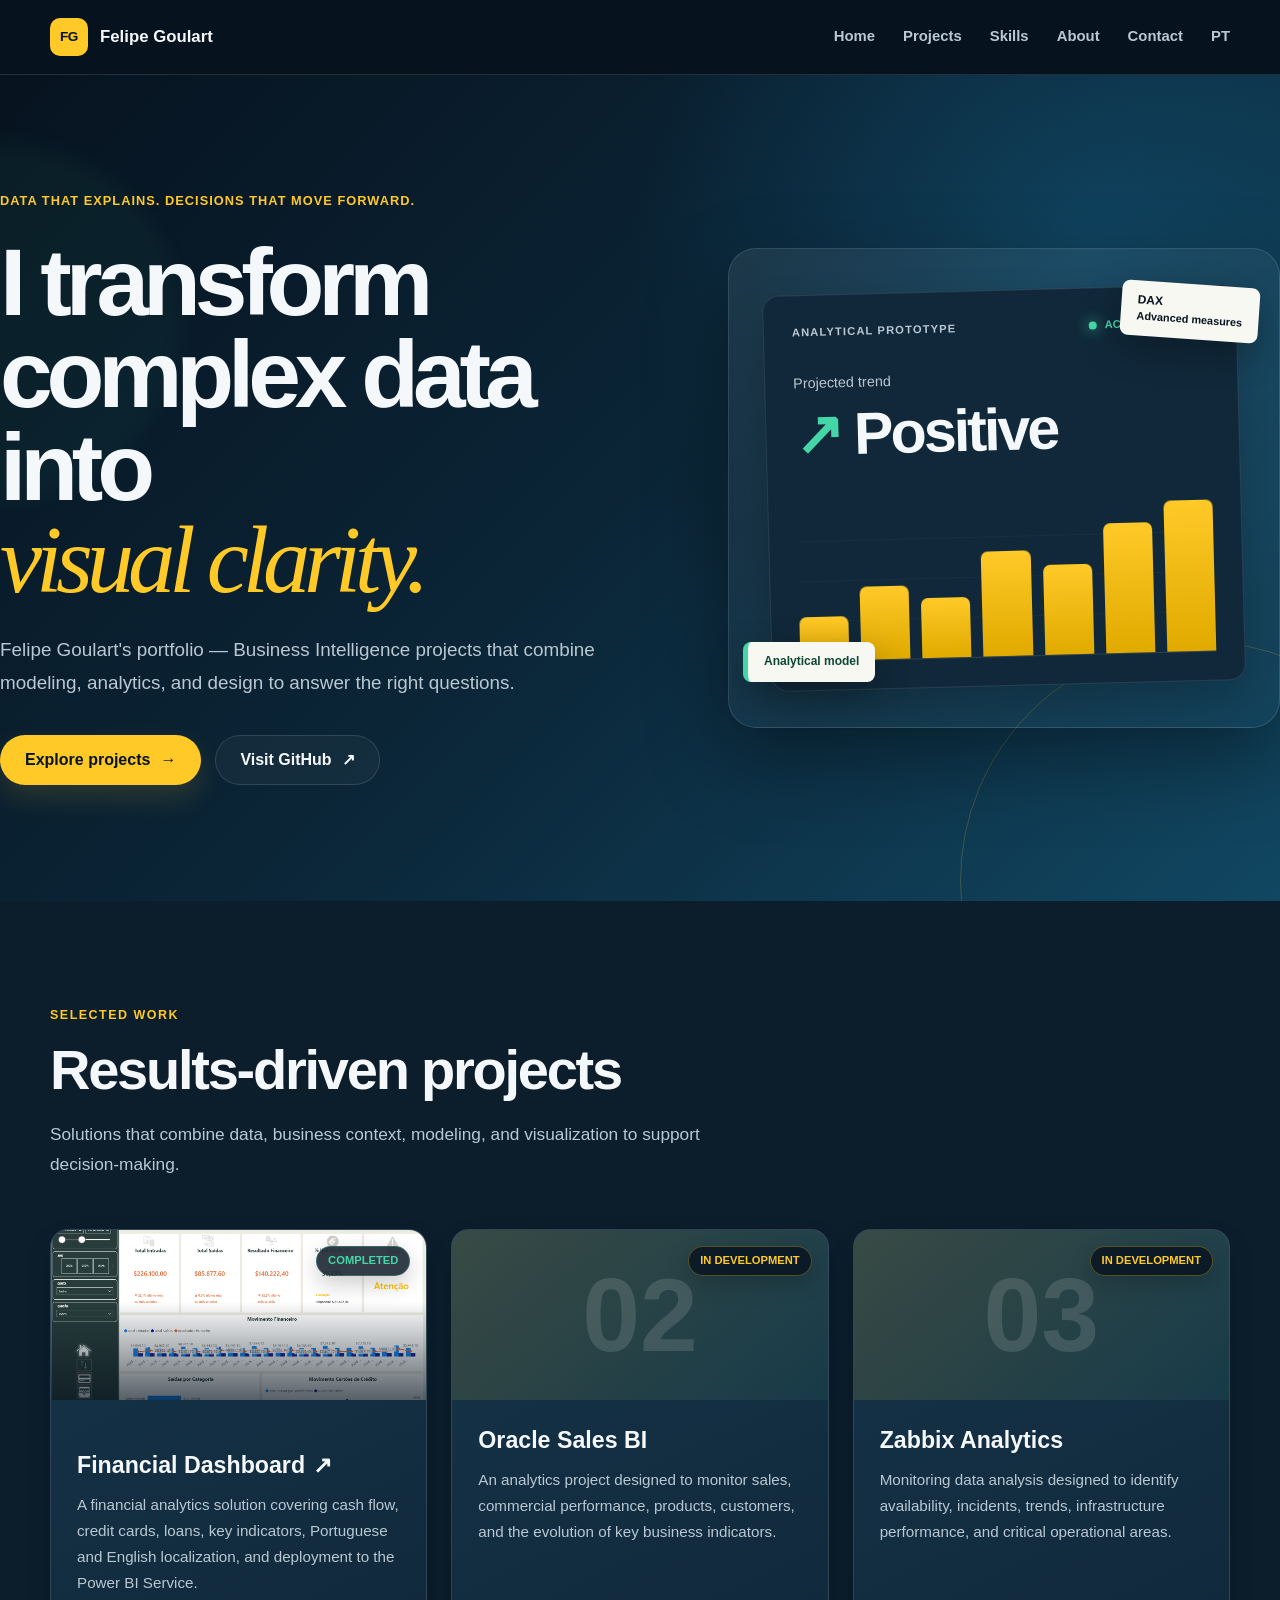
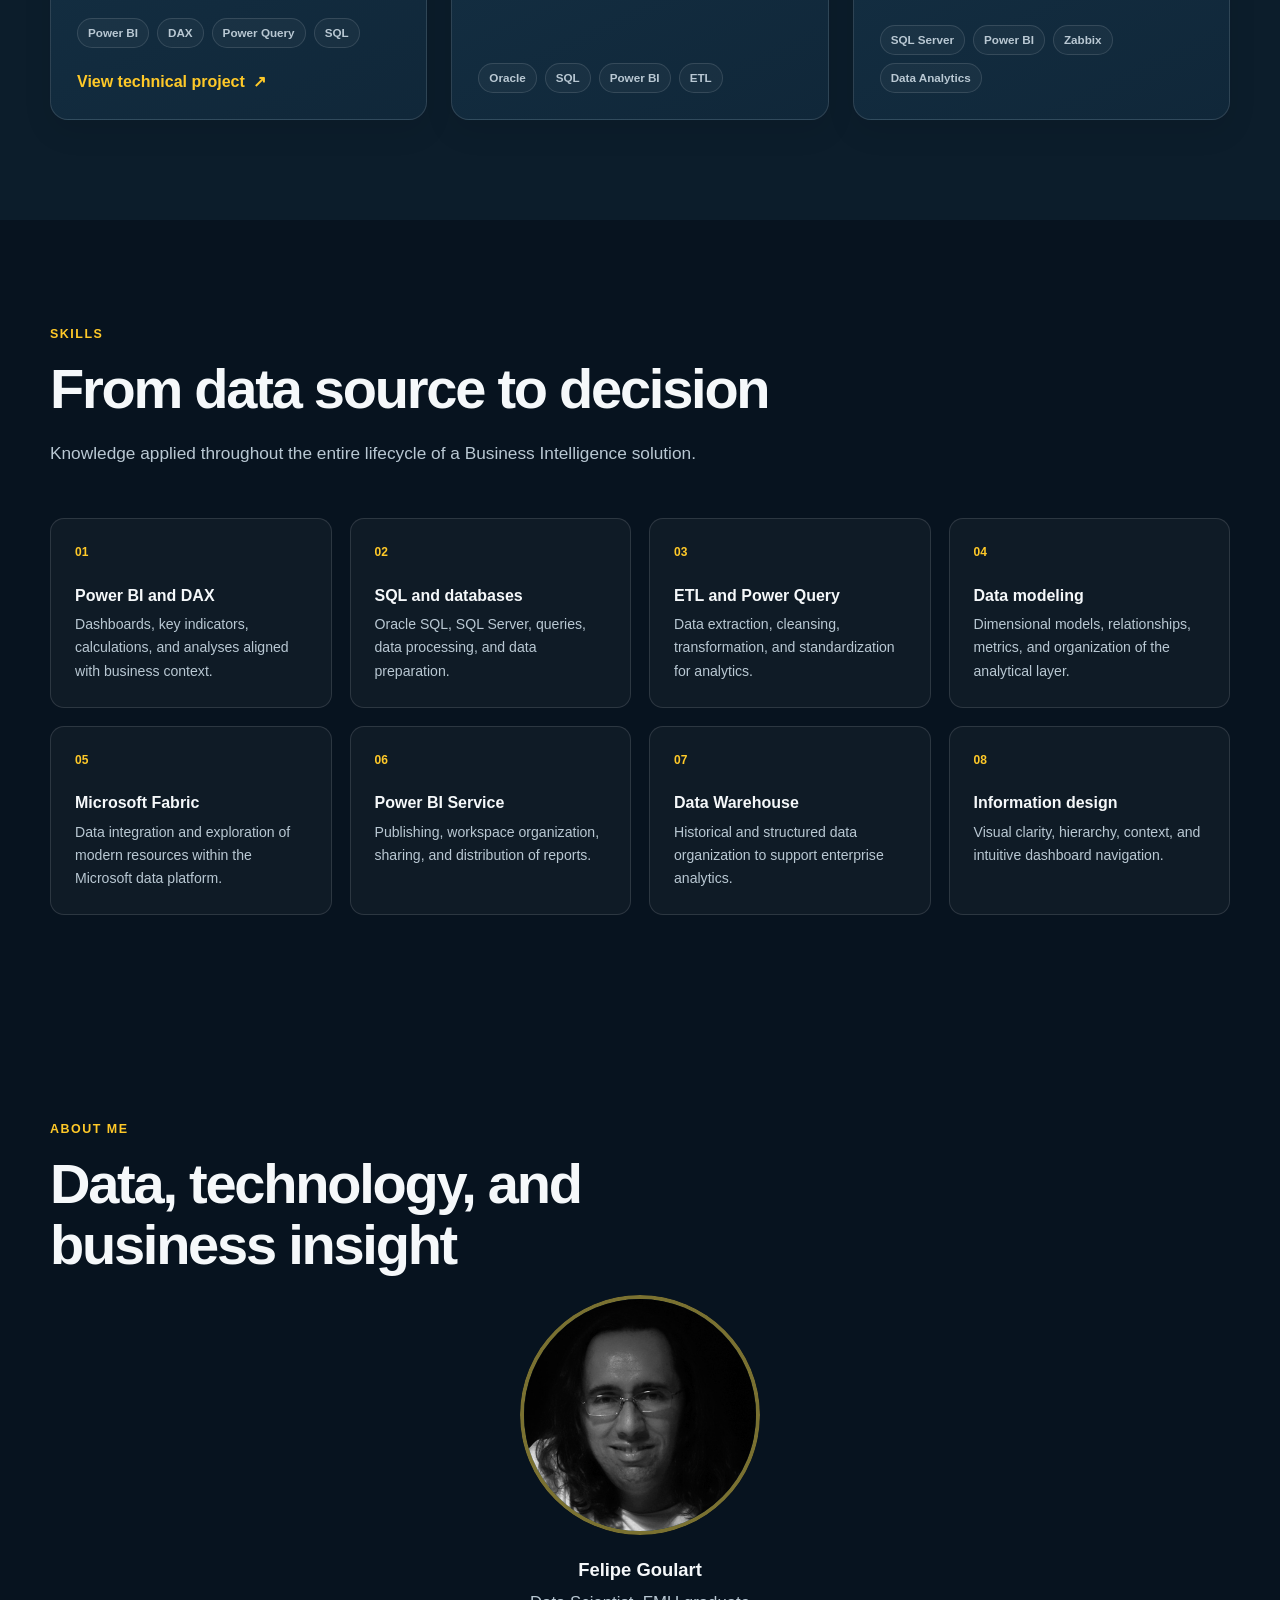
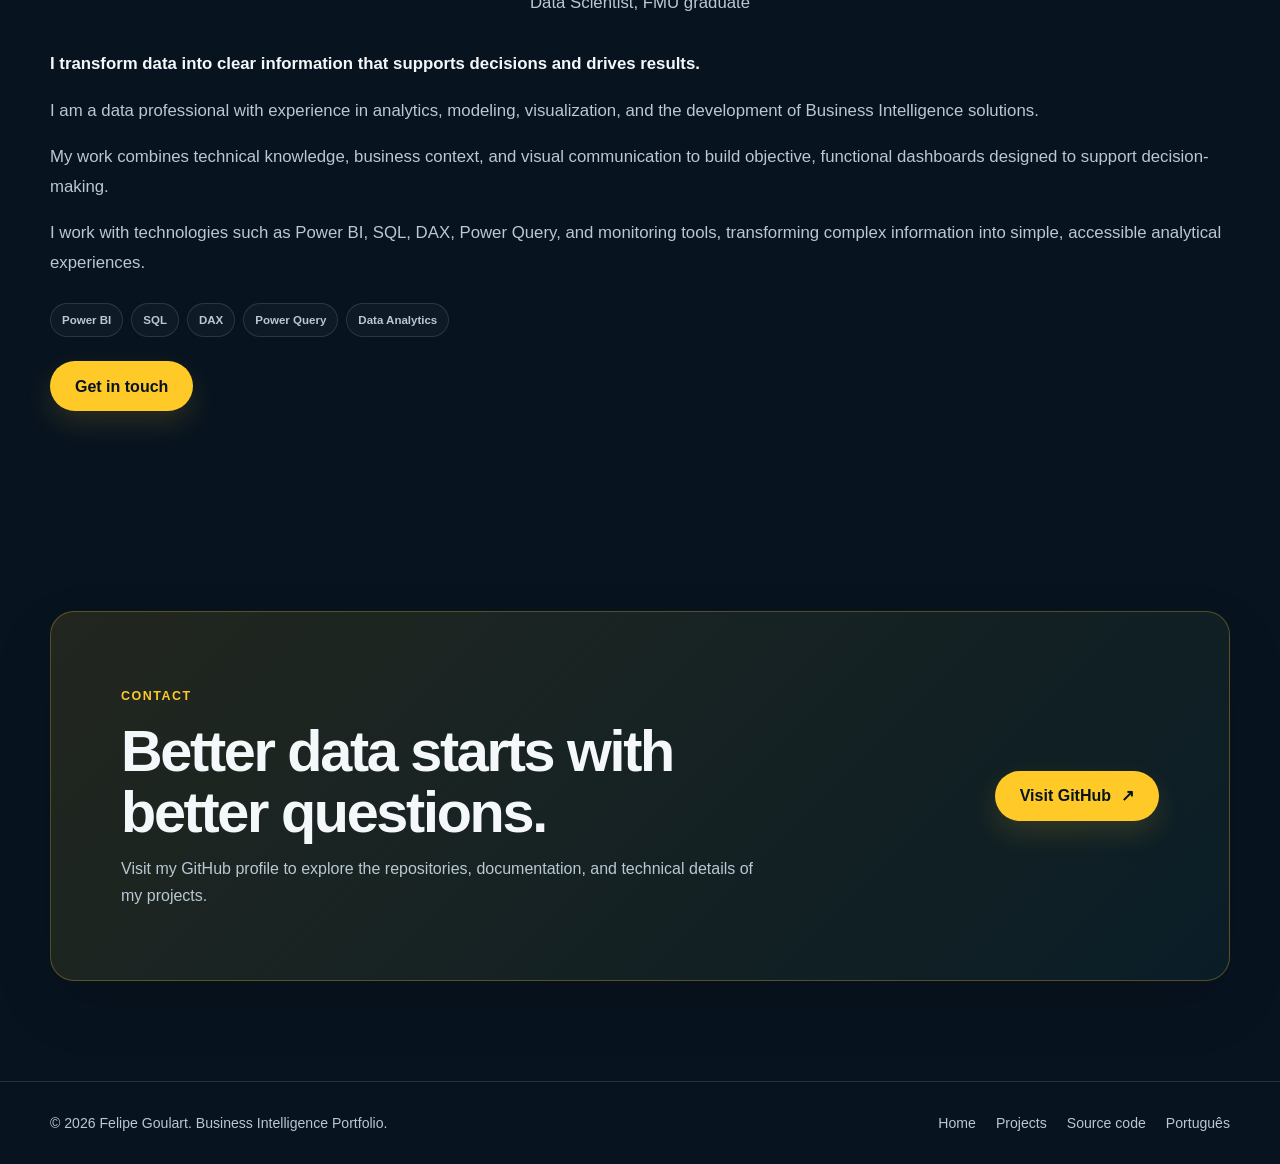
==== index-en.html @ 8ebd690d "Updates index.html, index-en.html and styles.css" ====
<!DOCTYPE html>
<html lang="en-US">
<head>
    <meta charset="UTF-8">

    <meta
        name="viewport"
        content="width=device-width, initial-scale=1.0"
    >

    <meta
        name="description"
        content="Felipe Goulart's portfolio featuring Power BI, SQL, DAX, data modeling, ETL, and Business Intelligence projects."
    >

    <meta
        name="keywords"
        content="Power BI, SQL, Oracle, SQL Server, Microsoft Fabric, DAX, Power Query, ETL, Business Intelligence, portfolio"
    >

    <meta name="author" content="Felipe Goulart">
    <meta name="theme-color" content="#07131f">

    <title>Felipe Goulart | Power BI Portfolio</title>

    <!-- Alternate language versions -->

    <link
        rel="alternate"
        hreflang="pt-BR"
        href="./index.html"
    >

    <link
        rel="alternate"
        hreflang="en-US"
        href="./index-en.html"
    >

    <link
        rel="stylesheet"
        href="./assets/css/styles.css"
    >
</head>

<body>
    <!-- Accessibility link -->

    <a class="skip-link" href="#main-content">
        Skip to main content
    </a>

    <!-- =========================================================
         HEADER
    ========================================================== -->

    <header class="site-header">
        <div class="container navbar">
            <a
                class="brand"
                href="#home"
                aria-label="Felipe Goulart — home page"
            >
                <span class="brand-symbol" aria-hidden="true">
                    FG
                </span>

                <span>Felipe Goulart</span>
            </a>

            <nav
                class="navigation"
                aria-label="Main navigation"
            >
                <a href="#home">Home</a>
                <a href="#projects">Projects</a>
                <a href="#skills">Skills</a>
                <a href="#about">About</a>
                <a href="#contact">Contact</a>

                <a
                    href="./index.html"
                    lang="pt-BR"
                    hreflang="pt-BR"
                    aria-label="View the portfolio in Brazilian Portuguese"
                >
                    PT
                </a>
            </nav>
        </div>
    </header>

    <!-- =========================================================
         MAIN CONTENT
    ========================================================== -->

    <main id="main-content">

        <!-- =====================================================
             HERO
        ====================================================== -->

        <section class="hero" id="home">
            <div class="container hero-grid">

                <div class="hero-content">
                    <p class="hero-eyebrow">
                        Data that explains. Decisions that move forward.
                    </p>

                    <h1 class="hero-title">
                        I transform complex data into
                        <em>visual clarity.</em>
                    </h1>

                    <p class="hero-description">
                        Felipe Goulart's portfolio — Business Intelligence
                        projects that combine modeling, analytics, and
                        design to answer the right questions.
                    </p>

                    <div class="button-group">
                        <a
                            class="button button-primary"
                            href="#projects"
                        >
                            Explore projects
                            <span aria-hidden="true">→</span>
                        </a>

                        <a
                            class="button button-secondary"
                            href="https://github.com/felipe79goulart"
                            target="_blank"
                            rel="noopener noreferrer"
                            aria-label="Visit Felipe Goulart's GitHub profile in a new tab"
                        >
                            Visit GitHub
                            <span aria-hidden="true">↗</span>
                        </a>
                    </div>
                </div>

                <!-- Illustrative dashboard -->

                <div
                    class="dashboard-visual"
                    aria-label="Visual representation of an analytical dashboard"
                >
                    <div class="dashboard-panel">
                        <div class="dashboard-top">
                            <span class="dashboard-caption">
                                Analytical prototype
                            </span>

                            <span class="dashboard-status">
                                Active scenario
                            </span>
                        </div>

                        <p class="dashboard-result">
                            Projected trend
                        </p>

                        <p class="dashboard-value">
                            <span aria-hidden="true">↗</span>
                            Positive
                        </p>

                        <div
                            class="chart"
                            role="img"
                            aria-label="Demonstration chart showing a positive trend"
                        >
                            <span class="chart-bar"></span>
                            <span class="chart-bar"></span>
                            <span class="chart-bar"></span>
                            <span class="chart-bar"></span>
                            <span class="chart-bar"></span>
                            <span class="chart-bar"></span>
                            <span class="chart-bar"></span>
                        </div>
                    </div>

                    <span class="floating-tag tag-dax">
                        DAX
                        <br>
                        <small>Advanced measures</small>
                    </span>

                    <span class="floating-tag tag-model">
                        Analytical model
                    </span>
                </div>

            </div>
        </section>

        <!-- =====================================================
             PROJECTS
        ====================================================== -->

        <section
            class="section projects-section"
            id="projects"
        >
            <div class="container">

                <div class="projects-header">
                    <div>
                        <span class="section-label">
                            Selected work
                        </span>

                        <h2 class="section-title">
                            Results-driven projects
                        </h2>

                        <p class="section-description">
                            Solutions that combine data, business context,
                            modeling, and visualization to support
                            decision-making.
                        </p>
                    </div>
                </div>

                <div class="project-grid">

                    <!-- PROJECT 01: FINANCIAL DASHBOARD -->

                    <article class="project-card">
                        <div
                            class="project-card-visual project-card-visual-image"
                        >
                            <img
                                class="project-card-image"
                                src="./assets/images/dashboards/finance-dashboard/finance-dashboard-cover.png"
                                alt="Overview of the Financial Dashboard developed by Felipe Goulart"
                                loading="lazy"
                                width="1200"
                                height="675"
                            >

                            <span class="project-status">
                                Completed
                            </span>
                        </div>

                        <div class="project-card-content">
                            <h3>
                                <a
                                    class="project-link"
                                    href="./projects/finance-dashboard-en.html"
                                >
                                    Financial Dashboard
                                    <span aria-hidden="true">↗</span>
                                </a>
                            </h3>

                            <p>
                                A financial analytics solution covering
                                cash flow, credit cards, loans, key
                                indicators, Portuguese and English
                                localization, and deployment to the
                                Power BI Service.
                            </p>

                            <div
                                class="technology-list"
                                aria-label="Technologies used in the Financial Dashboard"
                            >
                                <span class="technology">Power BI</span>
                                <span class="technology">DAX</span>
                                <span class="technology">Power Query</span>
                                <span class="technology">SQL</span>
                            </div>

                            <a
                                class="project-link"
                                href="https://github.com/felipe79goulart/powerbi-finance-dashboard"
                                target="_blank"
                                rel="noopener noreferrer"
                                aria-label="View the Financial Dashboard technical repository on GitHub in a new tab"
                            >
                                View technical project
                                <span aria-hidden="true">↗</span>
                            </a>
                        </div>
                    </article>

                    <!-- PROJECT 02: ORACLE SALES BI -->

                    <article class="project-card">
                        <div class="project-card-visual">
                            <span
                                class="project-number"
                                aria-hidden="true"
                            >
                                02
                            </span>

                            <span class="project-status development">
                                In development
                            </span>
                        </div>

                        <div class="project-card-content">
                            <h3>Oracle Sales BI</h3>

                            <p>
                                An analytics project designed to monitor
                                sales, commercial performance, products,
                                customers, and the evolution of key
                                business indicators.
                            </p>

                            <div
                                class="technology-list"
                                aria-label="Technologies used in the Oracle Sales BI project"
                            >
                                <span class="technology">Oracle</span>
                                <span class="technology">SQL</span>
                                <span class="technology">Power BI</span>
                                <span class="technology">ETL</span>
                            </div>
                        </div>
                    </article>

                    <!-- PROJECT 03: ZABBIX ANALYTICS -->

                    <article class="project-card">
                        <div class="project-card-visual">
                            <span
                                class="project-number"
                                aria-hidden="true"
                            >
                                03
                            </span>

                            <span class="project-status development">
                                In development
                            </span>
                        </div>

                        <div class="project-card-content">
                            <h3>Zabbix Analytics</h3>

                            <p>
                                Monitoring data analysis designed to
                                identify availability, incidents, trends,
                                infrastructure performance, and critical
                                operational areas.
                            </p>

                            <div
                                class="technology-list"
                                aria-label="Technologies used in the Zabbix Analytics project"
                            >
                                <span class="technology">SQL Server</span>
                                <span class="technology">Power BI</span>
                                <span class="technology">Zabbix</span>
                                <span class="technology">
                                    Data Analytics
                                </span>
                            </div>
                        </div>
                    </article>

                </div>
            </div>
        </section>

        <!-- =====================================================
             SKILLS
        ====================================================== -->

        <section
            class="section"
            id="skills"
        >
            <div class="container">

                <span class="section-label">
                    Skills
                </span>

                <h2 class="section-title">
                    From data source to decision
                </h2>

                <p class="section-description">
                    Knowledge applied throughout the entire lifecycle
                    of a Business Intelligence solution.
                </p>

                <div class="skills-grid">

                    <article class="skill-card">
                        <span class="skill-index" aria-hidden="true">
                            01
                        </span>

                        <h3>Power BI and DAX</h3>

                        <p>
                            Dashboards, key indicators, calculations,
                            and analyses aligned with business context.
                        </p>
                    </article>

                    <article class="skill-card">
                        <span class="skill-index" aria-hidden="true">
                            02
                        </span>

                        <h3>SQL and databases</h3>

                        <p>
                            Oracle SQL, SQL Server, queries, data
                            processing, and data preparation.
                        </p>
                    </article>

                    <article class="skill-card">
                        <span class="skill-index" aria-hidden="true">
                            03
                        </span>

                        <h3>ETL and Power Query</h3>

                        <p>
                            Data extraction, cleansing, transformation,
                            and standardization for analytics.
                        </p>
                    </article>

                    <article class="skill-card">
                        <span class="skill-index" aria-hidden="true">
                            04
                        </span>

                        <h3>Data modeling</h3>

                        <p>
                            Dimensional models, relationships, metrics,
                            and organization of the analytical layer.
                        </p>
                    </article>

                    <article class="skill-card">
                        <span class="skill-index" aria-hidden="true">
                            05
                        </span>

                        <h3>Microsoft Fabric</h3>

                        <p>
                            Data integration and exploration of modern
                            resources within the Microsoft data platform.
                        </p>
                    </article>

                    <article class="skill-card">
                        <span class="skill-index" aria-hidden="true">
                            06
                        </span>

                        <h3>Power BI Service</h3>

                        <p>
                            Publishing, workspace organization, sharing,
                            and distribution of reports.
                        </p>
                    </article>

                    <article class="skill-card">
                        <span class="skill-index" aria-hidden="true">
                            07
                        </span>

                        <h3>Data Warehouse</h3>

                        <p>
                            Historical and structured data organization
                            to support enterprise analytics.
                        </p>
                    </article>

                    <article class="skill-card">
                        <span class="skill-index" aria-hidden="true">
                            08
                        </span>

                        <h3>Information design</h3>

                        <p>
                            Visual clarity, hierarchy, context, and
                            intuitive dashboard navigation.
                        </p>
                    </article>

                </div>
            </div>
        </section>

        <!-- =====================================================
             ABOUT
        ====================================================== -->

        <section class="about section" id="about">
            <div class="container">

                <div class="section-header">
                    <span class="section-label">
                        About me
                    </span>

                    <h2 class="section-title">
                        Data, technology, and business insight
                    </h2>
                </div>

                <div class="about-content">

                    <!-- Photo, name, and education -->

                    <div class="about-profile">

                        <figure class="about-photo-wrapper">
                            <img
                                class="about-photo"
                                src="./assets/images/profile/felipe-goulart.png"
                                alt="Profile photo of Felipe Goulart"
                                width="240"
                                height="240"
                                loading="lazy"
                            >
                        </figure>

                        <div class="about-profile-description">
                            <h3 class="about-profile-name">
                                Felipe Goulart
                            </h3>

                            <p class="about-profile-title">
                                Data Scientist, FMU graduate
                            </p>
                        </div>

                    </div>

                    <!-- Full description -->

                    <div class="about-text">

                        <p class="about-highlight">
                            I transform data into clear information
                            that supports decisions and drives results.
                        </p>

                        <p>
                            I am a data professional with experience
                            in analytics, modeling, visualization, and
                            the development of Business Intelligence
                            solutions.
                        </p>

                        <p>
                            My work combines technical knowledge,
                            business context, and visual communication
                            to build objective, functional dashboards
                            designed to support decision-making.
                        </p>

                        <p>
                            I work with technologies such as Power BI,
                            SQL, DAX, Power Query, and monitoring tools,
                            transforming complex information into simple,
                            accessible analytical experiences.
                        </p>

                        <div
                            class="about-skills"
                            aria-label="Key skills"
                        >
                            <span>Power BI</span>
                            <span>SQL</span>
                            <span>DAX</span>
                            <span>Power Query</span>
                            <span>Data Analytics</span>
                        </div>

                        <div class="about-contact">
                            <a
                                class="button button-primary"
                                href="#contact"
                            >
                                Get in touch
                            </a>
                        </div>

                    </div>

                </div>

            </div>
        </section>

        <!-- =====================================================
             CONTACT
        ====================================================== -->

        <section
            class="section"
            id="contact"
        >
            <div class="container">

                <div class="contact-box">
                    <div>
                        <span class="section-label">
                            Contact
                        </span>

                        <h2>
                            Better data starts with better questions.
                        </h2>

                        <p>
                            Visit my GitHub profile to explore the
                            repositories, documentation, and technical
                            details of my projects.
                        </p>
                    </div>

                    <a
                        class="button button-primary"
                        href="https://github.com/felipe79goulart"
                        target="_blank"
                        rel="noopener noreferrer"
                        aria-label="Visit Felipe Goulart's GitHub profile in a new tab"
                    >
                        Visit GitHub
                        <span aria-hidden="true">↗</span>
                    </a>
                </div>

            </div>
        </section>

    </main>

    <!-- =========================================================
         FOOTER
    ========================================================== -->

    <footer class="site-footer">
        <div class="container footer-content">

            <p>
                © 2026 Felipe Goulart.
                Business Intelligence Portfolio.
            </p>

            <nav
                class="footer-links"
                aria-label="Footer links"
            >
                <a href="#home">
                    Home
                </a>

                <a href="#projects">
                    Projects
                </a>

                <a
                    href="https://github.com/felipe79goulart/powerbi-dashboard-portfolio"
                    target="_blank"
                    rel="noopener noreferrer"
                    aria-label="View the portfolio source code on GitHub in a new tab"
                >
                    Source code
                </a>

                <a
                    href="./index.html"
                    lang="pt-BR"
                    hreflang="pt-BR"
                    aria-label="View the portfolio in Brazilian Portuguese"
                >
                    Português
                </a>
            </nav>

        </div>
    </footer>
</body>
</html>
---- assets/css/styles.css ----
/* =========================================================
   VARIÁVEIS E CONFIGURAÇÕES GERAIS
========================================================= */

:root {
    --color-background: #07131f;
    --color-background-soft: #0c1d2b;
    --color-surface: #102739;
    --color-surface-light: #163449;

    --color-primary: #ffc928;
    --color-primary-light: #ffd95d;
    --color-primary-dark: #e0aa00;
    --color-accent: #45d6a8;

    --color-text: #f5f8fa;
    --color-text-soft: #b9c8d3;
    --color-border: rgba(255, 255, 255, 0.12);

    --content-width: 1180px;
    --border-radius: 18px;
    --transition: 180ms ease;
}


/* =========================================================
   RESET
========================================================= */

*,
*::before,
*::after {
    margin: 0;
    padding: 0;
    box-sizing: border-box;
}

html {
    scroll-behavior: smooth;
    scroll-padding-top: 90px;
}

body {
    min-height: 100vh;
    overflow-x: hidden;

    color: var(--color-text);
    background: var(--color-background);

    font-family:
        Inter,
        -apple-system,
        BlinkMacSystemFont,
        "Segoe UI",
        Roboto,
        Helvetica,
        Arial,
        sans-serif;

    font-size: 1rem;
    line-height: 1.6;
    text-rendering: optimizeLegibility;
    -webkit-font-smoothing: antialiased;
}

img {
    display: block;
    max-width: 100%;
}

a {
    color: inherit;
    text-decoration: none;
}

button,
a {
    -webkit-tap-highlight-color: transparent;
}

button,
input,
textarea,
select {
    font: inherit;
}

.container {
    width: min(100% - 40px, var(--content-width));
    margin-inline: auto;
}

.section {
    padding: 100px 0;
}

.section-label {
    display: inline-block;
    margin-bottom: 14px;

    color: var(--color-primary);

    font-size: 0.78rem;
    font-weight: 800;
    letter-spacing: 0.12em;
    text-transform: uppercase;
}

.section-title {
    max-width: 760px;
    margin-bottom: 20px;

    color: var(--color-text);

    font-size: clamp(2rem, 5vw, 3.5rem);
    font-weight: 750;
    line-height: 1.08;
    letter-spacing: -0.04em;
}

.section-description {
    max-width: 720px;

    color: var(--color-text-soft);

    font-size: 1.08rem;
    line-height: 1.7;
}


/* =========================================================
   ACESSIBILIDADE
========================================================= */

.skip-link {
    position: fixed;
    top: -100px;
    left: 20px;
    z-index: 2000;

    padding: 12px 18px;

    border-radius: 8px;

    color: var(--color-background);
    background: var(--color-primary);

    font-weight: 800;

    transition: top var(--transition);
}

.skip-link:focus {
    top: 20px;
}

a:focus-visible,
button:focus-visible {
    outline: 3px solid var(--color-primary);
    outline-offset: 4px;
}


/* =========================================================
   CABEÇALHO E NAVEGAÇÃO
========================================================= */

.site-header {
    position: sticky;
    top: 0;
    z-index: 1000;

    border-bottom: 1px solid var(--color-border);

    background: rgba(7, 19, 31, 0.92);
    backdrop-filter: blur(14px);
    -webkit-backdrop-filter: blur(14px);
}

.navbar {
    min-height: 74px;

    display: flex;
    align-items: center;
    justify-content: space-between;
    gap: 30px;
}

.brand {
    display: inline-flex;
    align-items: center;
    gap: 12px;

    color: var(--color-text);

    font-size: 1.05rem;
    font-weight: 800;
    white-space: nowrap;
}

.brand-symbol {
    width: 38px;
    height: 38px;

    display: grid;
    flex-shrink: 0;
    place-items: center;

    border-radius: 10px;

    color: var(--color-background);
    background: var(--color-primary);

    font-size: 0.85rem;
    font-weight: 900;
    letter-spacing: -0.03em;

    transition:
        transform var(--transition),
        background-color var(--transition);
}

.brand:hover .brand-symbol {
    transform: rotate(-4deg) scale(1.05);
    background: var(--color-primary-light);
}

.navigation {
    display: flex;
    align-items: center;
    gap: 28px;
}

.navigation a {
    position: relative;

    color: var(--color-text-soft);

    font-size: 0.93rem;
    font-weight: 600;

    transition: color var(--transition);
}

.navigation a::after {
    content: "";

    position: absolute;
    right: 0;
    bottom: -7px;
    left: 0;

    height: 2px;

    background: var(--color-primary);

    transform: scaleX(0);
    transform-origin: right;

    transition: transform var(--transition);
}

.navigation a:hover {
    color: var(--color-text);
}

.navigation a:hover::after,
.navigation a:focus-visible::after {
    transform: scaleX(1);
    transform-origin: left;
}
/* =====================================================
   SELETOR DE IDIOMA
===================================================== */

.language-link {
    padding: 7px 10px;

    border: 1px solid var(--color-border);
    border-radius: 999px;

    color: var(--color-primary) !important;
    background: rgba(255, 201, 40, 0.04);

    font-size: 0.72rem !important;
    font-weight: 900 !important;
    letter-spacing: 0.05em;
    line-height: 1;
}

.language-link:hover,
.language-link:focus-visible {
    border-color: rgba(255, 201, 40, 0.5);

    color: var(--color-background) !important;
    background: var(--color-primary);
}


/* =========================================================
   BOTÕES
========================================================= */

.button-group {
    display: flex;
    flex-wrap: wrap;
    gap: 14px;
}

.button {
    min-height: 50px;
    padding: 0 24px;

    display: inline-flex;
    align-items: center;
    justify-content: center;
    gap: 10px;

    border: 1px solid transparent;
    border-radius: 999px;

    font-weight: 800;
    line-height: 1.2;
    text-align: center;

    transition:
        color var(--transition),
        transform var(--transition),
        background-color var(--transition),
        border-color var(--transition),
        box-shadow var(--transition);
}

.button:hover {
    transform: translateY(-3px);
}

.button-primary {
    color: var(--color-background);
    background: var(--color-primary);

    box-shadow: 0 12px 28px rgba(255, 201, 40, 0.14);
}

.button-primary:hover {
    color: var(--color-background);
    background: var(--color-primary-light);

    box-shadow: 0 16px 32px rgba(255, 201, 40, 0.22);
}

.button-secondary {
    color: var(--color-text);

    border-color: var(--color-border);

    background: rgba(255, 255, 255, 0.04);
}

.button-secondary:hover {
    border-color: var(--color-primary);
    background: rgba(255, 201, 40, 0.08);
}


/* =========================================================
   HERO
========================================================= */

.hero {
    position: relative;
    overflow: hidden;

    min-height: calc(100vh - 74px);

    display: flex;
    align-items: center;

    background:
        radial-gradient(
            circle at 85% 20%,
            rgba(22, 111, 155, 0.34),
            transparent 36%
        ),
        linear-gradient(
            135deg,
            #07131f 0%,
            #0b2638 52%,
            #114762 100%
        );
}

.hero::before {
    content: "";

    position: absolute;
    right: -160px;
    bottom: -220px;

    width: 480px;
    height: 480px;

    border: 1px solid rgba(255, 201, 40, 0.2);
    border-radius: 50%;

    pointer-events: none;
}

.hero::after {
    content: "";

    position: absolute;
    top: 8%;
    left: -180px;

    width: 360px;
    height: 360px;

    border-radius: 50%;

    background: rgba(69, 214, 168, 0.045);
    filter: blur(10px);

    pointer-events: none;
}

.hero-grid {
    position: relative;
    z-index: 2;

    width: 100%;
    padding: 90px 0;

    display: grid;
    grid-template-columns: 1.08fr 0.92fr;
    align-items: center;
    gap: 80px;
}

.hero-content {
    min-width: 0;
}

.hero-eyebrow {
    margin-bottom: 24px;

    color: var(--color-primary);

    font-size: 0.8rem;
    font-weight: 900;
    letter-spacing: 0.08em;
    text-transform: uppercase;
}

.hero-title {
    max-width: 700px;
    margin-bottom: 26px;

    color: var(--color-text);

    font-size: clamp(3rem, 7.4vw, 6.4rem);
    font-weight: 700;
    line-height: 0.98;
    letter-spacing: -0.065em;
}

.hero-title em {
    display: block;

    color: var(--color-primary);

    font-family: Georgia, "Times New Roman", serif;
    font-weight: 500;
}

.hero-description {
    max-width: 670px;
    margin-bottom: 36px;

    color: var(--color-text-soft);

    font-size: clamp(1rem, 2vw, 1.18rem);
    line-height: 1.75;
}


/* =========================================================
   DASHBOARD ILUSTRATIVO
========================================================= */

.dashboard-visual {
    position: relative;

    min-width: 0;
    min-height: 480px;
    padding: 38px;

    display: flex;
    align-items: center;
    justify-content: center;

    border: 1px solid var(--color-border);
    border-radius: 28px;

    background:
        linear-gradient(
            145deg,
            rgba(255, 255, 255, 0.07),
            rgba(255, 255, 255, 0.015)
        );

    box-shadow: 0 32px 80px rgba(0, 0, 0, 0.36);
}

.dashboard-panel {
    position: relative;

    width: 100%;
    padding: 28px;

    border: 1px solid rgba(255, 255, 255, 0.1);
    border-radius: 16px;

    background: #10283a;

    box-shadow: 0 18px 42px rgba(0, 0, 0, 0.2);

    transform: rotate(-1.5deg);
}

.dashboard-top {
    margin-bottom: 30px;

    display: flex;
    align-items: center;
    justify-content: space-between;
    gap: 20px;
}

.dashboard-caption {
    color: var(--color-text-soft);

    font-size: 0.7rem;
    font-weight: 800;
    letter-spacing: 0.1em;
    text-transform: uppercase;
}

.dashboard-status {
    display: inline-flex;
    align-items: center;
    gap: 8px;

    color: var(--color-accent);

    font-size: 0.7rem;
    font-weight: 800;
    white-space: nowrap;
    text-transform: uppercase;
}

.dashboard-status::before {
    content: "";

    width: 8px;
    height: 8px;

    flex-shrink: 0;

    border-radius: 50%;

    background: var(--color-accent);

    box-shadow: 0 0 14px var(--color-accent);
}

.dashboard-result {
    margin-bottom: 10px;

    color: var(--color-text-soft);

    font-size: 0.9rem;
}

.dashboard-value {
    margin-bottom: 38px;

    color: var(--color-text);

    font-size: clamp(2rem, 5vw, 3.7rem);
    font-weight: 800;
    line-height: 1;
    letter-spacing: -0.05em;
}

.dashboard-value span {
    color: var(--color-accent);
}

.chart {
    height: 160px;

    display: flex;
    align-items: end;
    gap: 12px;

    border-bottom: 1px solid var(--color-border);

    background:
        repeating-linear-gradient(
            to top,
            transparent 0,
            transparent 39px,
            rgba(255, 255, 255, 0.055) 40px
        );
}

.chart-bar {
    flex: 1;
    min-width: 14px;

    border-radius: 7px 7px 0 0;

    background:
        linear-gradient(
            to top,
            var(--color-primary-dark),
            var(--color-primary)
        );

    animation: chart-entry 900ms ease both;
}

.chart-bar:nth-child(1) {
    height: 28%;
}

.chart-bar:nth-child(2) {
    height: 46%;
    animation-delay: 80ms;
}

.chart-bar:nth-child(3) {
    height: 38%;
    animation-delay: 160ms;
}

.chart-bar:nth-child(4) {
    height: 66%;
    animation-delay: 240ms;
}

.chart-bar:nth-child(5) {
    height: 57%;
    animation-delay: 320ms;
}

.chart-bar:nth-child(6) {
    height: 82%;
    animation-delay: 400ms;
}

.chart-bar:nth-child(7) {
    height: 95%;
    animation-delay: 480ms;
}

@keyframes chart-entry {
    from {
        height: 0;
        opacity: 0;
    }

    to {
        opacity: 1;
    }
}

.floating-tag {
    position: absolute;
    z-index: 3;

    padding: 12px 16px;

    border-radius: 8px;

    color: var(--color-background);
    background: #f8f8f3;

    font-size: 0.75rem;
    font-weight: 900;
    line-height: 1.3;

    box-shadow: 0 12px 35px rgba(0, 0, 0, 0.28);
}

.floating-tag small {
    font-size: 0.68rem;
    font-weight: 700;
}

.tag-dax {
    top: 35px;
    right: 20px;

    transform: rotate(4deg);
}

.tag-model {
    bottom: 45px;
    left: 14px;

    color: #0d4738;

    border-left: 5px solid var(--color-accent);
}


/* =========================================================
   PROJETOS
========================================================= */

.projects-section {
    background: var(--color-background-soft);
}

.projects-header {
    margin-bottom: 50px;

    display: flex;
    align-items: end;
    justify-content: space-between;
    gap: 30px;
}

.project-grid {
    display: grid;
    grid-template-columns: repeat(3, minmax(0, 1fr));
    gap: 24px;
}

.project-card {
    min-width: 0;
    min-height: 390px;
    overflow: hidden;

    display: flex;
    flex-direction: column;

    border: 1px solid var(--color-border);
    border-radius: var(--border-radius);

    background:
        linear-gradient(
            155deg,
            var(--color-surface-light),
            var(--color-surface)
        );

    box-shadow: 0 12px 30px rgba(0, 0, 0, 0.08);

    transition:
        transform var(--transition),
        border-color var(--transition),
        box-shadow var(--transition);
}

.project-card:hover {
    transform: translateY(-8px);

    border-color: rgba(255, 201, 40, 0.55);

    box-shadow: 0 24px 55px rgba(0, 0, 0, 0.24);
}

.project-card-visual {
    position: relative;

    width: 100%;
    height: 170px;
    overflow: hidden;

    display: grid;
    flex-shrink: 0;
    place-items: center;

    background:
        linear-gradient(
            135deg,
            rgba(255, 201, 40, 0.15),
            rgba(69, 214, 168, 0.08)
        );
}


/* Imagem de capa do projeto */

.project-card-visual-image {
    position: relative;

    display: block;

    background: #07131f;
}

.project-card-visual-image::after {
    content: "";

    position: absolute;
    inset: 0;
    z-index: 1;

    pointer-events: none;

    background:
        linear-gradient(
            to top,
            rgba(7, 19, 31, 0.68),
            transparent 58%
        );
}

.project-card-image {
    width: 100%;
    height: 100%;

    object-fit: cover;
    object-position: center;

    transition:
        transform 500ms ease,
        filter 300ms ease;
}

.project-card:hover .project-card-image {
    transform: scale(1.055);
    filter: saturate(1.08) contrast(1.03);
}


/* Número dos cards sem imagem */

.project-number {
    color: rgba(255, 255, 255, 0.13);

    font-size: 6.5rem;
    font-weight: 900;
    line-height: 1;

    user-select: none;
}


/* Status dos projetos */

.project-status {
    position: absolute;
    top: 16px;
    right: 16px;
    z-index: 2;

    padding: 7px 11px;

    border: 1px solid rgba(69, 214, 168, 0.28);
    border-radius: 999px;

    color: var(--color-accent);
    background: rgba(7, 19, 31, 0.82);

    font-size: 0.7rem;
    font-weight: 800;
    line-height: 1.2;
    white-space: nowrap;
    text-transform: uppercase;

    box-shadow: 0 8px 22px rgba(0, 0, 0, 0.2);
    backdrop-filter: blur(8px);
    -webkit-backdrop-filter: blur(8px);
}

.project-status.development {
    color: var(--color-primary);

    border-color: rgba(255, 201, 40, 0.3);
}


/* Conteúdo dos cards */

.project-card-content {
    flex: 1;
    padding: 26px;

    display: flex;
    flex-direction: column;
}

.project-card h3 {
    margin-bottom: 12px;

    color: var(--color-text);

    font-size: 1.45rem;
    line-height: 1.25;
}

.project-card h3 a {
    color: inherit;
    text-decoration: none;

    transition: color var(--transition);
}

.project-card h3 a:hover {
    color: var(--color-primary);
}

.project-card h3 a:focus-visible {
    color: var(--color-primary);

    border-radius: 3px;
}

.project-card p {
    margin-bottom: 22px;

    color: var(--color-text-soft);

    font-size: 0.95rem;
    line-height: 1.7;
}


/* Tecnologias */

.technology-list {
    margin-top: auto;

    display: flex;
    flex-wrap: wrap;
    gap: 8px;
}

.technology {
    padding: 7px 10px;

    border: 1px solid var(--color-border);
    border-radius: 999px;

    color: var(--color-text-soft);
    background: rgba(255, 255, 255, 0.035);

    font-size: 0.73rem;
    font-weight: 700;
    line-height: 1.2;
}


/* Link inferior do projeto */

.project-link {
    width: fit-content;
    margin-top: 24px;

    display: inline-flex;
    align-items: center;
    gap: 8px;

    color: var(--color-primary);

    font-weight: 800;
    line-height: 1.3;
}

.project-link span {
    transition: transform var(--transition);
}

.project-link:hover {
    text-decoration: underline;
    text-underline-offset: 5px;
}

.project-link:hover span {
    transform: translate(2px, -2px);
}


/* =========================================================
   COMPETÊNCIAS
========================================================= */

.skills-grid {
    margin-top: 50px;

    display: grid;
    grid-template-columns: repeat(4, minmax(0, 1fr));
    gap: 18px;
}

.skill-card {
    min-width: 0;
    min-height: 170px;
    padding: 24px;

    border: 1px solid var(--color-border);
    border-radius: 14px;

    background: rgba(255, 255, 255, 0.035);

    transition:
        transform var(--transition),
        border-color var(--transition),
        background-color var(--transition);
}

.skill-card:hover {
    transform: translateY(-5px);

    border-color: rgba(255, 201, 40, 0.38);
    background: rgba(255, 255, 255, 0.055);
}

.skill-index {
    display: block;
    margin-bottom: 22px;

    color: var(--color-primary);

    font-size: 0.75rem;
    font-weight: 900;
}

.skill-card h3 {
    margin-bottom: 7px;

    color: var(--color-text);

    font-size: 1rem;
    line-height: 1.35;
}

.skill-card p {
    color: var(--color-text-soft);

    font-size: 0.88rem;
    line-height: 1.65;
}


/* =========================================================
   SOBRE
========================================================= */

.about-section {
    background:
        linear-gradient(
            140deg,
            #113b51,
            #0b2434 58%,
            #07131f
        );
}

.about-grid {
    display: grid;
    grid-template-columns: 0.85fr 1.15fr;
    align-items: center;
    gap: 80px;
}

.about-monogram {
    width: min(100%, 380px);
    aspect-ratio: 1;

    display: grid;
    place-items: center;

    border: 1px solid rgba(255, 201, 40, 0.34);
    border-radius: 50%;

    color: var(--color-primary);

    background:
        radial-gradient(
            circle,
            rgba(255, 201, 40, 0.12),
            transparent 65%
        );

    font-family: Georgia, "Times New Roman", serif;
    font-size: clamp(4rem, 10vw, 8rem);
    font-weight: 700;

    box-shadow:
        inset 0 0 60px rgba(255, 201, 40, 0.035),
        0 24px 60px rgba(0, 0, 0, 0.18);
}

.about-content {
    min-width: 0;
}

.about-content p {
    margin-bottom: 18px;

    color: var(--color-text-soft);

    font-size: 1.05rem;
    line-height: 1.75;
}

.about-content p:last-child {
    margin-bottom: 0;
}

.about-content strong {
    color: var(--color-text);
}


/* =========================================================
   CONTATO
========================================================= */

.contact-box {
    padding: 70px;

    display: flex;
    align-items: center;
    justify-content: space-between;
    gap: 60px;

    border: 1px solid rgba(255, 201, 40, 0.28);
    border-radius: 24px;

    background:
        linear-gradient(
            135deg,
            rgba(255, 201, 40, 0.11),
            rgba(69, 214, 168, 0.055)
        );

    box-shadow: 0 24px 60px rgba(0, 0, 0, 0.12);
}

.contact-box > div {
    min-width: 0;
}

.contact-box h2 {
    max-width: 680px;
    margin-bottom: 12px;

    color: var(--color-text);

    font-size: clamp(2rem, 5vw, 3.6rem);
    line-height: 1.06;
    letter-spacing: -0.04em;
}

.contact-box p {
    max-width: 640px;

    color: var(--color-text-soft);

    line-height: 1.7;
}

.contact-box .button {
    flex-shrink: 0;
}


/* =========================================================
   RODAPÉ
========================================================= */

.site-footer {
    padding: 30px 0;

    border-top: 1px solid var(--color-border);

    background: var(--color-background);
}

.footer-content {
    display: flex;
    align-items: center;
    justify-content: space-between;
    gap: 24px;

    color: var(--color-text-soft);

    font-size: 0.88rem;
}

.footer-links {
    display: flex;
    flex-wrap: wrap;
    gap: 20px;
}

.footer-links a {
    transition: color var(--transition);
}

.footer-links a:hover {
    color: var(--color-primary);
}


/* =========================================================
   RESPONSIVIDADE — TELAS INTERMEDIÁRIAS
========================================================= */

@media (max-width: 1100px) {
    .hero-grid {
        gap: 48px;
    }

    .project-grid {
        gap: 18px;
    }

    .project-card-content {
        padding: 22px;
    }

    .skills-grid {
        grid-template-columns: repeat(3, minmax(0, 1fr));
    }
}


/* =========================================================
   RESPONSIVIDADE — TABLETS
========================================================= */

@media (max-width: 980px) {
    .navigation {
        gap: 16px;
    }

    .hero-grid,
    .about-grid {
        grid-template-columns: 1fr;
    }

    .hero-grid {
        gap: 48px;
    }

    .hero-title {
        max-width: 780px;
    }

    .dashboard-visual {
        min-height: 450px;
    }

    .project-grid {
        grid-template-columns: repeat(2, minmax(0, 1fr));
    }

    .skills-grid {
        grid-template-columns: repeat(2, minmax(0, 1fr));
    }

    .about-grid {
        gap: 50px;
    }

    .about-monogram {
        width: 260px;
    }

    .contact-box {
        padding: 48px;

        align-items: flex-start;
        flex-direction: column;
    }
}


/* =========================================================
   RESPONSIVIDADE — MENU E TABLETS PEQUENOS
========================================================= */

@media (max-width: 780px) {
    .site-header {
        position: relative;
    }

    .navbar {
        padding: 16px 0;

        align-items: flex-start;
        flex-direction: column;
        gap: 14px;
    }

    .navigation {
        width: 100%;
        overflow-x: auto;
        padding-bottom: 7px;

        scrollbar-width: thin;
    }

    .navigation a {
        white-space: nowrap;
    }

    .hero {
        min-height: auto;
    }

    .hero-grid {
        padding: 72px 0;
    }
}


/* =========================================================
   RESPONSIVIDADE — CELULARES
========================================================= */

@media (max-width: 720px) {
    html {
        scroll-padding-top: 20px;
    }

    .container {
        width: min(100% - 28px, var(--content-width));
    }

    .section {
        padding: 76px 0;
    }

    .section-title {
        font-size: clamp(2rem, 11vw, 3.2rem);
    }

    .hero-title {
        font-size: clamp(3rem, 16vw, 5rem);
        letter-spacing: -0.055em;
    }

    .hero-description {
        font-size: 1rem;
    }

    .button-group {
        align-items: stretch;
        flex-direction: column;
    }

    .button-group .button {
        width: 100%;
    }

    .dashboard-visual {
        min-height: auto;
        padding: 18px;
    }

    .dashboard-panel {
        padding: 22px;

        transform: none;
    }

    .dashboard-top {
        align-items: flex-start;
        flex-direction: column;
        gap: 10px;
    }

    .dashboard-value {
        font-size: clamp(2rem, 12vw, 3.2rem);
    }

    .chart {
        height: 130px;
        gap: 8px;
    }

    .floating-tag {
        position: relative;
        inset: auto;

        display: inline-block;
        margin-top: 14px;

        transform: none;
    }

    .tag-dax {
        margin-right: 8px;
    }

    .projects-header {
        align-items: flex-start;
        flex-direction: column;
    }

    .project-grid,
    .skills-grid {
        grid-template-columns: 1fr;
    }

    .project-card {
        min-height: auto;
    }

    .project-card-visual {
        height: 210px;
    }

    .contact-box {
        padding: 34px 26px;
    }

    .contact-box .button {
        width: 100%;
    }

    .footer-content {
        align-items: flex-start;
        flex-direction: column;
    }
}


/* =========================================================
   RESPONSIVIDADE — CELULARES PEQUENOS
========================================================= */

@media (max-width: 430px) {
    .container {
        width: min(100% - 22px, var(--content-width));
    }

    .section {
        padding: 64px 0;
    }

    .hero-grid {
        padding: 58px 0;
    }

    .hero-title {
        font-size: clamp(2.7rem, 15vw, 4rem);
    }

    .dashboard-visual {
        padding: 12px;
        border-radius: 20px;
    }

    .dashboard-panel {
        padding: 18px;
    }

    .chart {
        gap: 5px;
    }

    .chart-bar {
        min-width: 8px;
    }

    .project-card-visual {
        height: 190px;
    }

    .project-status {
        top: 12px;
        right: 12px;

        padding: 6px 9px;

        font-size: 0.62rem;
    }

    .project-card-content {
        padding: 22px;
    }

    .about-monogram {
        width: 220px;
    }

    .contact-box {
        padding: 30px 22px;
    }

    .footer-links {
        gap: 14px;
    }
}


/* =========================================================
   ACESSIBILIDADE — REDUÇÃO DE MOVIMENTO
========================================================= */

@media (prefers-reduced-motion: reduce) {
    html {
        scroll-behavior: auto;
    }

    *,
    *::before,
    *::after {
        scroll-behavior: auto !important;
        animation-duration: 0.01ms !important;
        animation-iteration-count: 1 !important;
        transition-duration: 0.01ms !important;
    }

    .project-card:hover,
    .button:hover,
    .skill-card:hover {
        transform: none;
    }

    .project-card:hover .project-card-image {
        transform: none;
    }
}
/* =====================================================
   SOBRE MIM — FOTO, IDENTIFICAÇÃO E DESCRIÇÃO
===================================================== */

/* Conteúdo geral da seção */

.about-content {
    width: 100%;
}


/* Foto, nome e formação */

.about-profile {
    width: fit-content;
    margin: 0 auto 32px;

    display: flex;
    flex-direction: column;
    align-items: center;
}


/* Círculo da foto */

.about-photo-wrapper {
    width: 240px;
    height: 240px;
    margin: 0;

    overflow: hidden;

    border-radius: 50%;

    flex-shrink: 0;
}


/* Foto */

.about-photo {
    width: 100%;
    height: 100%;

    display: block;

    border: 4px solid rgba(255, 201, 40, 0.45);
    border-radius: 50%;

    object-fit: cover;
    object-position: center 20%;

    background-color: #0d2839;

    box-shadow:
        0 18px 42px rgba(0, 0, 0, 0.32),
        0 0 0 8px rgba(255, 201, 40, 0.06);
}


/* Nome e formação abaixo da foto */

.about-profile-description {
    width: 100%;
    margin-top: 22px;

    text-align: center;
}

.about-profile-name {
    margin: 0 0 5px;

    color: var(--color-text);

    font-size: 1.15rem;
    font-weight: 800;
    line-height: 1.4;
}

.about-profile-title {
    margin: 0;

    color: var(--color-text-soft);

    font-size: 0.95rem;
    line-height: 1.5;
}


/* Descrição completa */

.about-text {
    width: 100%;

    text-align: left;
}

.about-text p {
    margin: 0 0 16px;

    color: var(--color-text-soft);

    line-height: 1.8;
}

.about-text .about-highlight {
    color: var(--color-text);

    font-weight: 700;
}


/* Competências */

.about-skills {
    margin-top: 24px;

    display: flex;
    flex-wrap: wrap;
    gap: 8px;
}

.about-skills span {
    padding: 7px 11px;

    border: 1px solid var(--color-border);
    border-radius: 999px;

    color: var(--color-text-soft);
    background: rgba(255, 255, 255, 0.03);

    font-size: 0.72rem;
    font-weight: 700;
}


/* Espaço de uma linha antes do botão */

.about-contact {
    margin-top: 24px;
}


/* Responsividade */

@media (max-width: 700px) {
    .about-profile {
        margin-bottom: 28px;
    }

    .about-photo-wrapper {
        width: 210px;
        height: 210px;
    }

    .about-profile-description {
        margin-top: 18px;
    }
}

@media (max-width: 400px) {
    .about-photo-wrapper {
        width: 180px;
        height: 180px;
    }

    .about-profile-name {
        font-size: 1.05rem;
    }

    .about-profile-title {
        font-size: 0.88rem;
    }
}
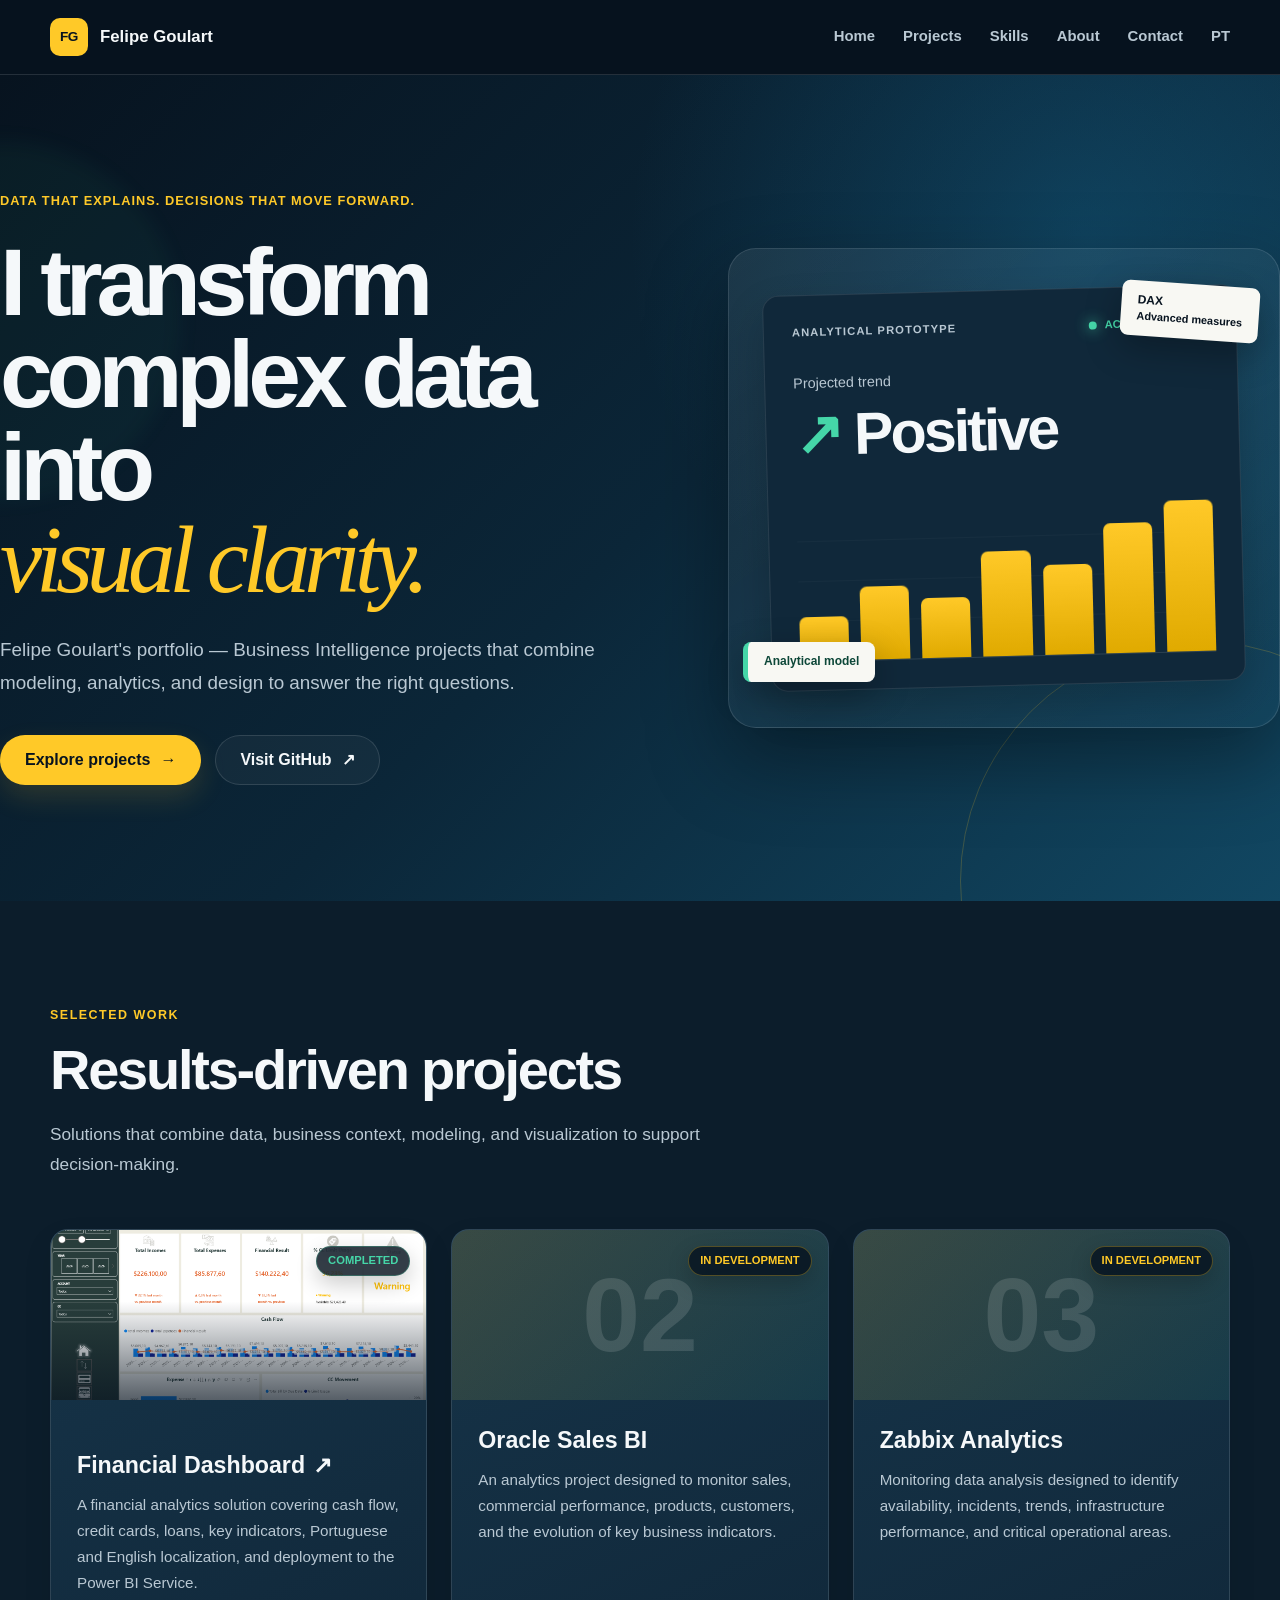
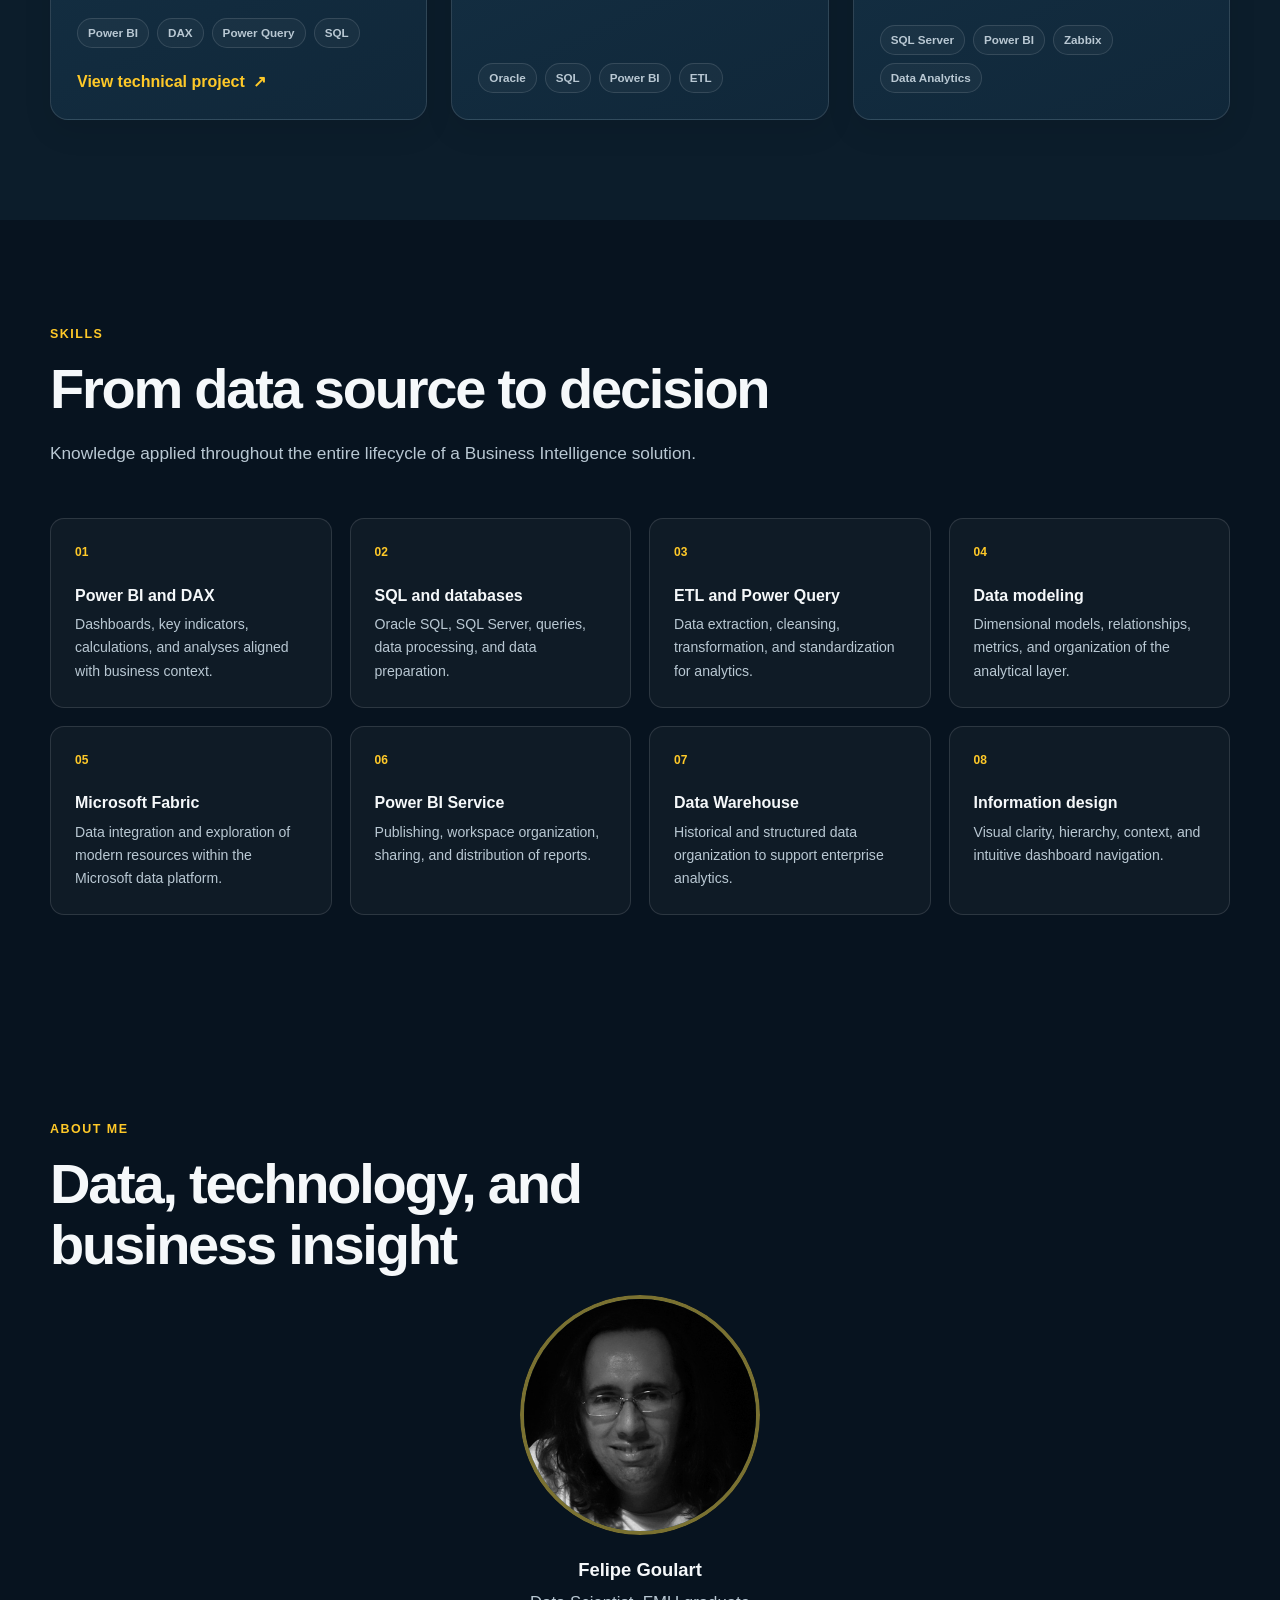
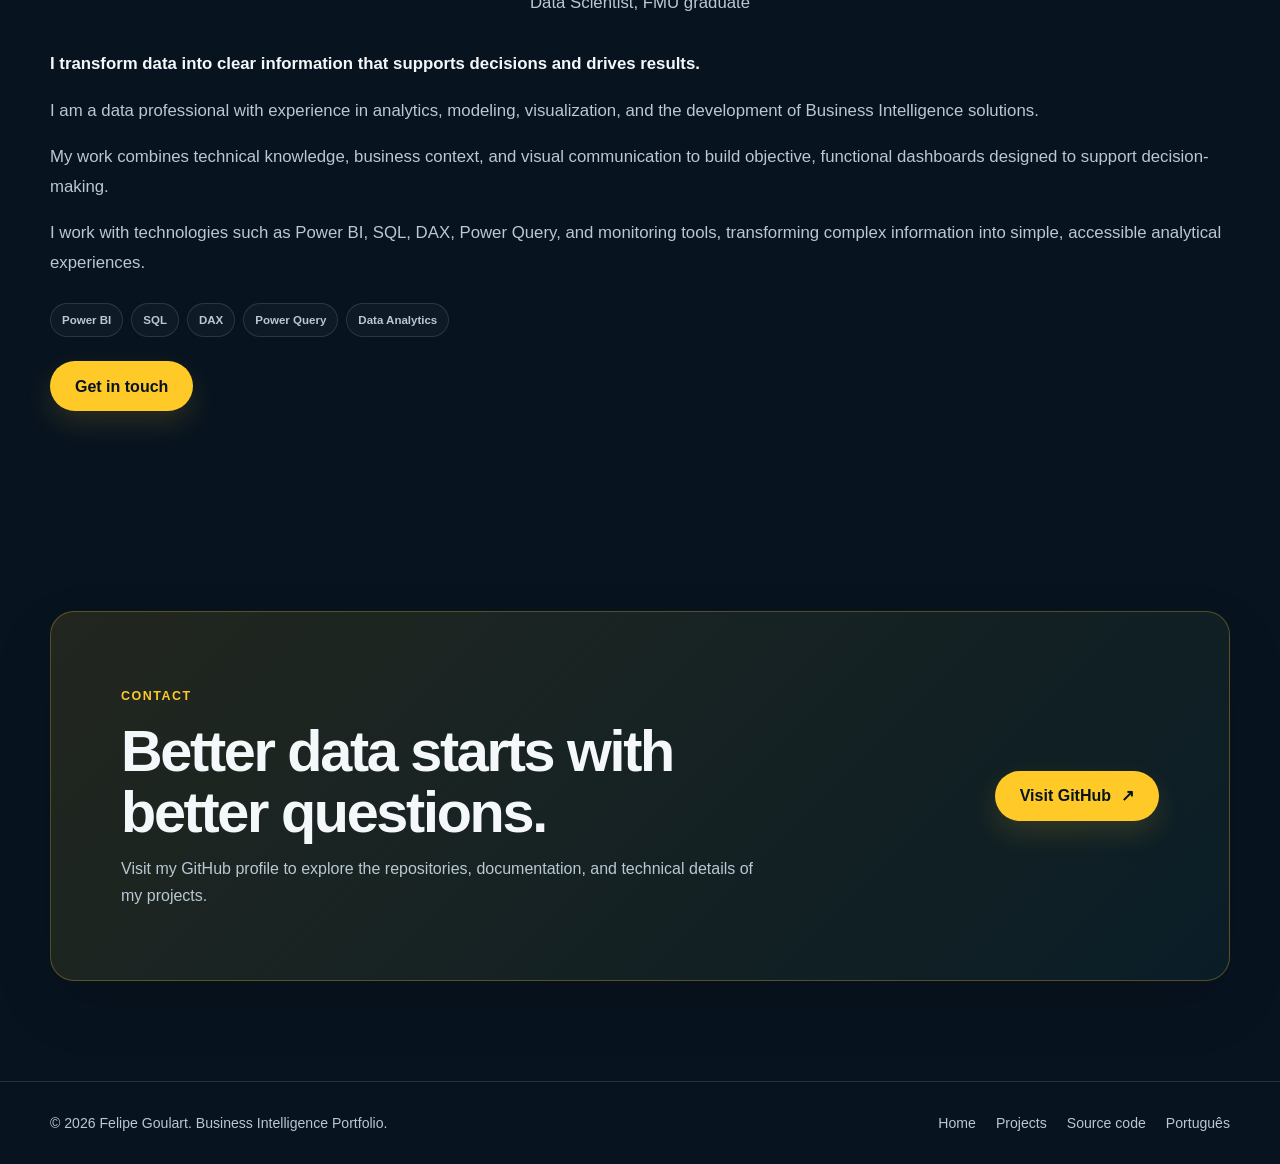
==== commit 3bd16b63: "Updates for english/portuguese pages" ====
--- a/index-en.html
+++ b/index-en.html
@@ -234,7 +234,7 @@
                         >
                             <img
                                 class="project-card-image"
-                                src="./assets/images/dashboards/finance-dashboard/finance-dashboard-cover.png"
+                                src="./assets/images/dashboards/finance-dashboard/finance-dashboard-cover-en.png"
                                 alt="Overview of the Financial Dashboard developed by Felipe Goulart"
                                 loading="lazy"
                                 width="1200"
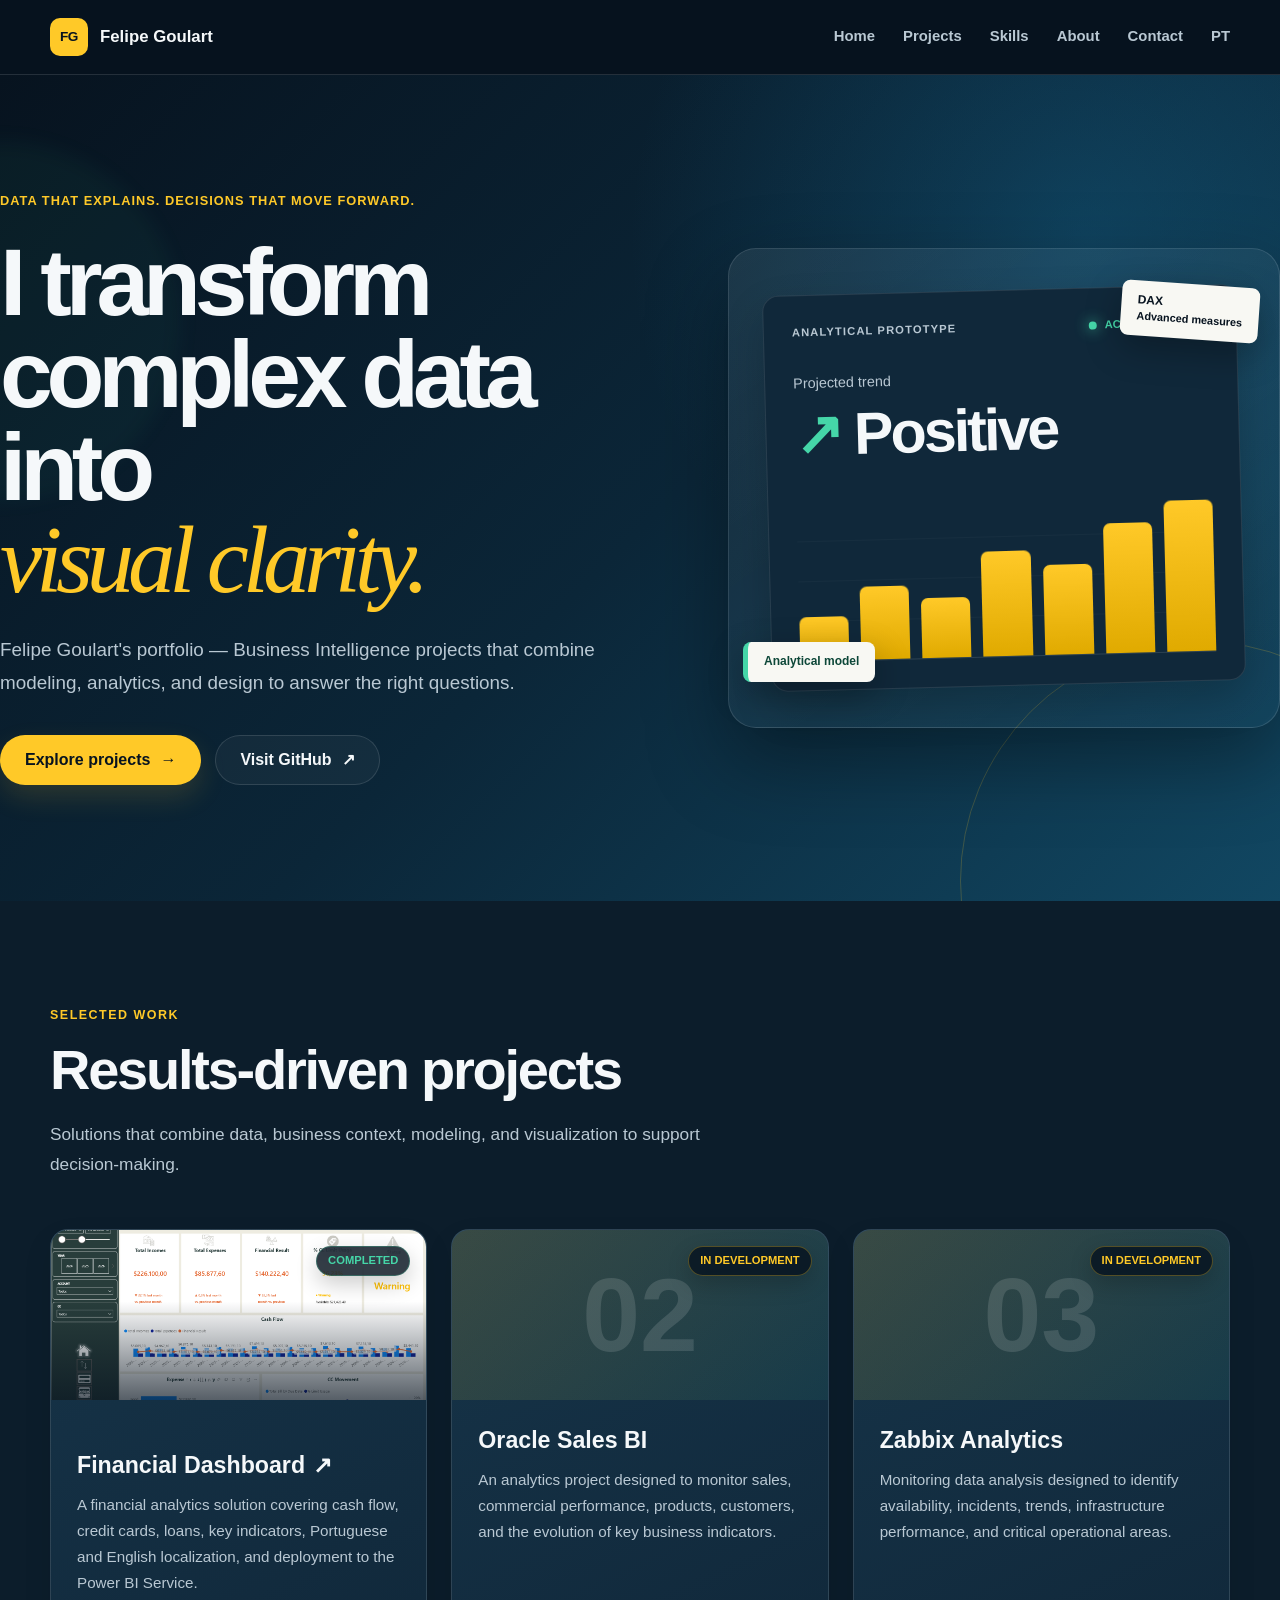
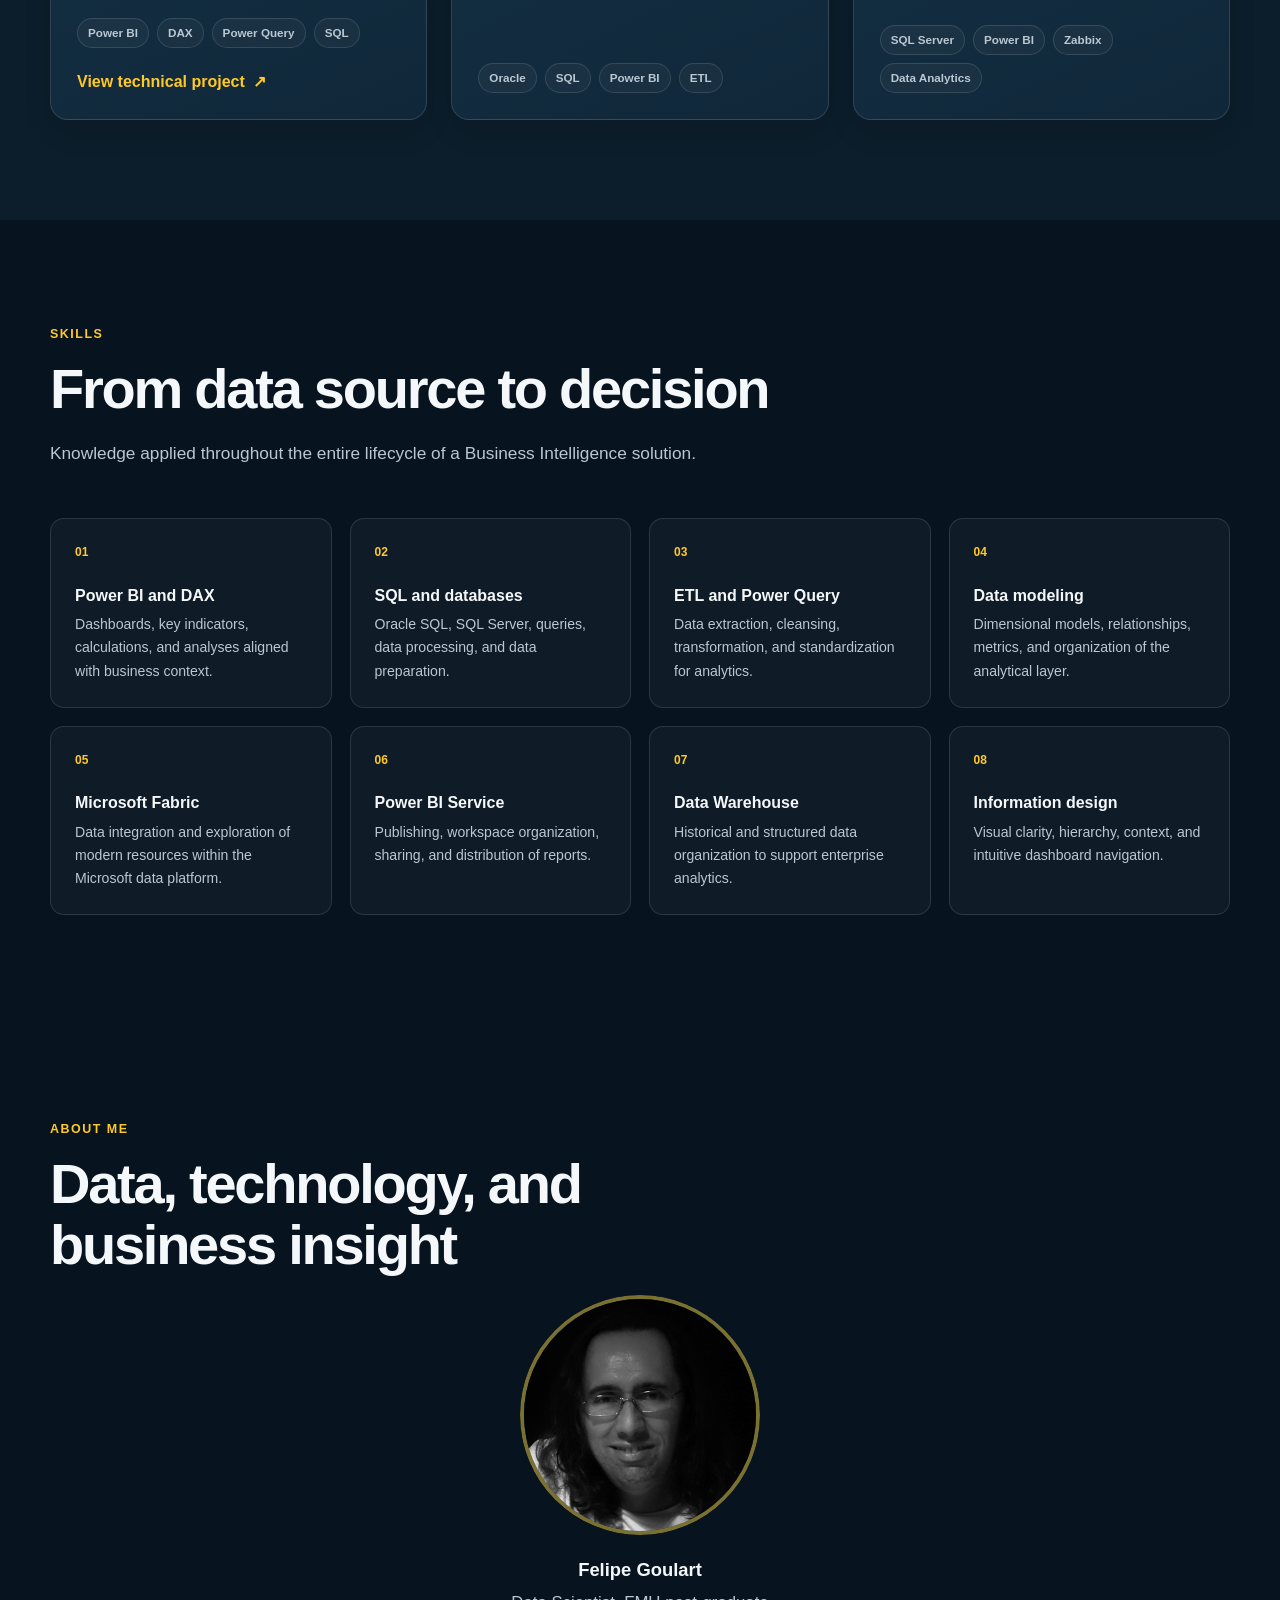
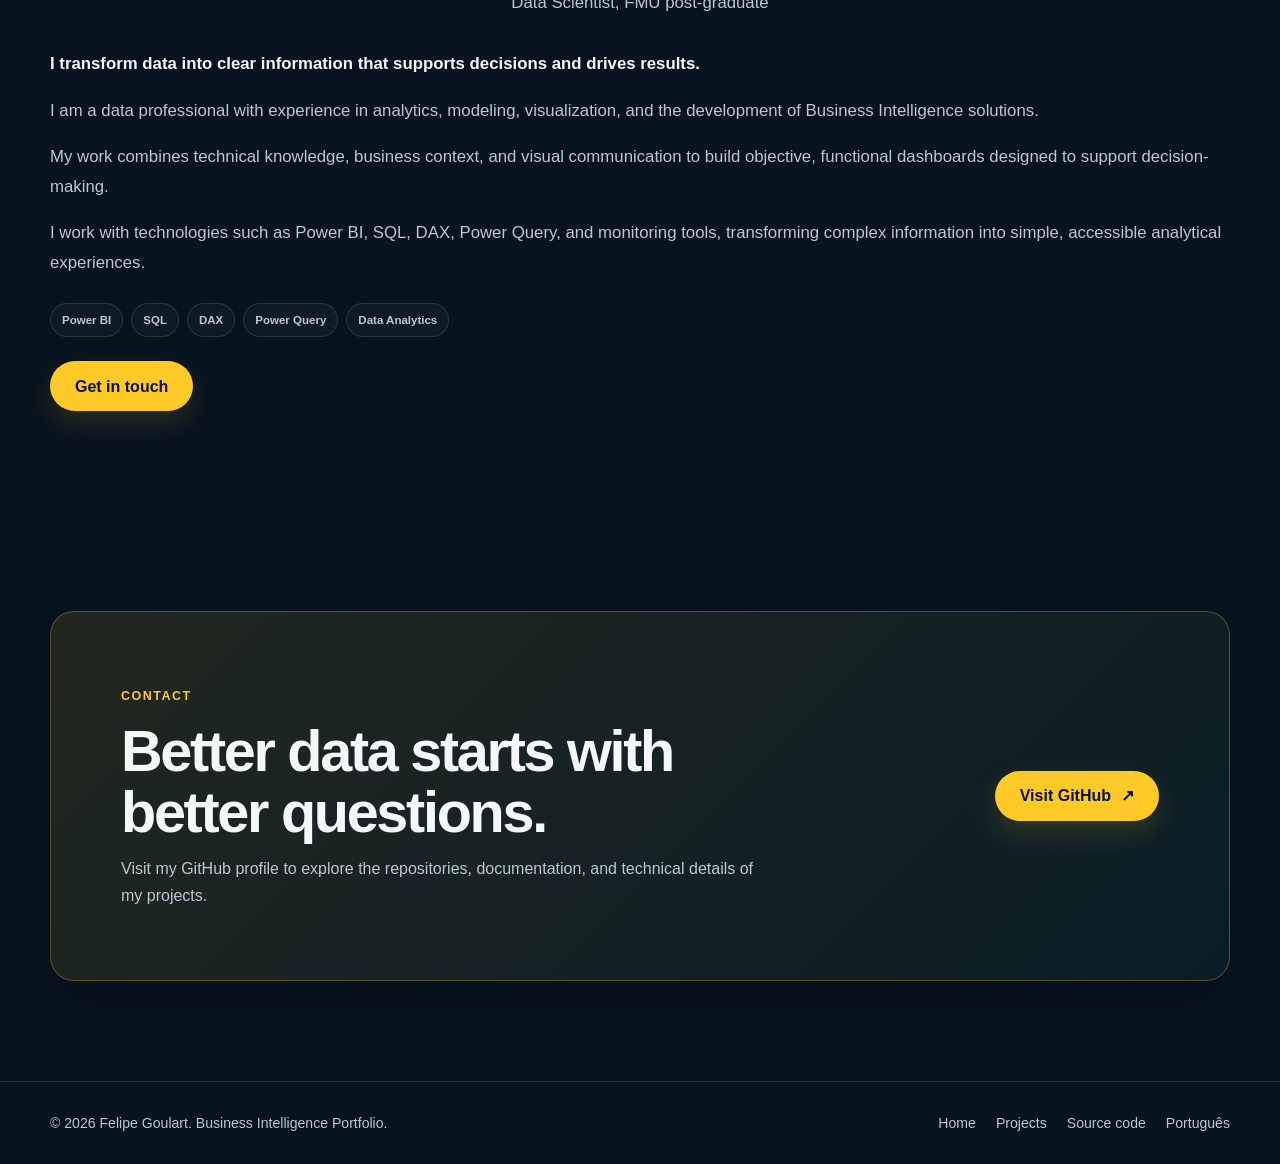
==== commit e346306b: "Updates index.html and index-en.html" ====
--- a/index-en.html
+++ b/index-en.html
@@ -543,7 +543,7 @@
                             </h3>
 
                             <p class="about-profile-title">
-                                Data Scientist, FMU graduate
+                                Data Scientist, FMU post-graduate
                             </p>
                         </div>
 
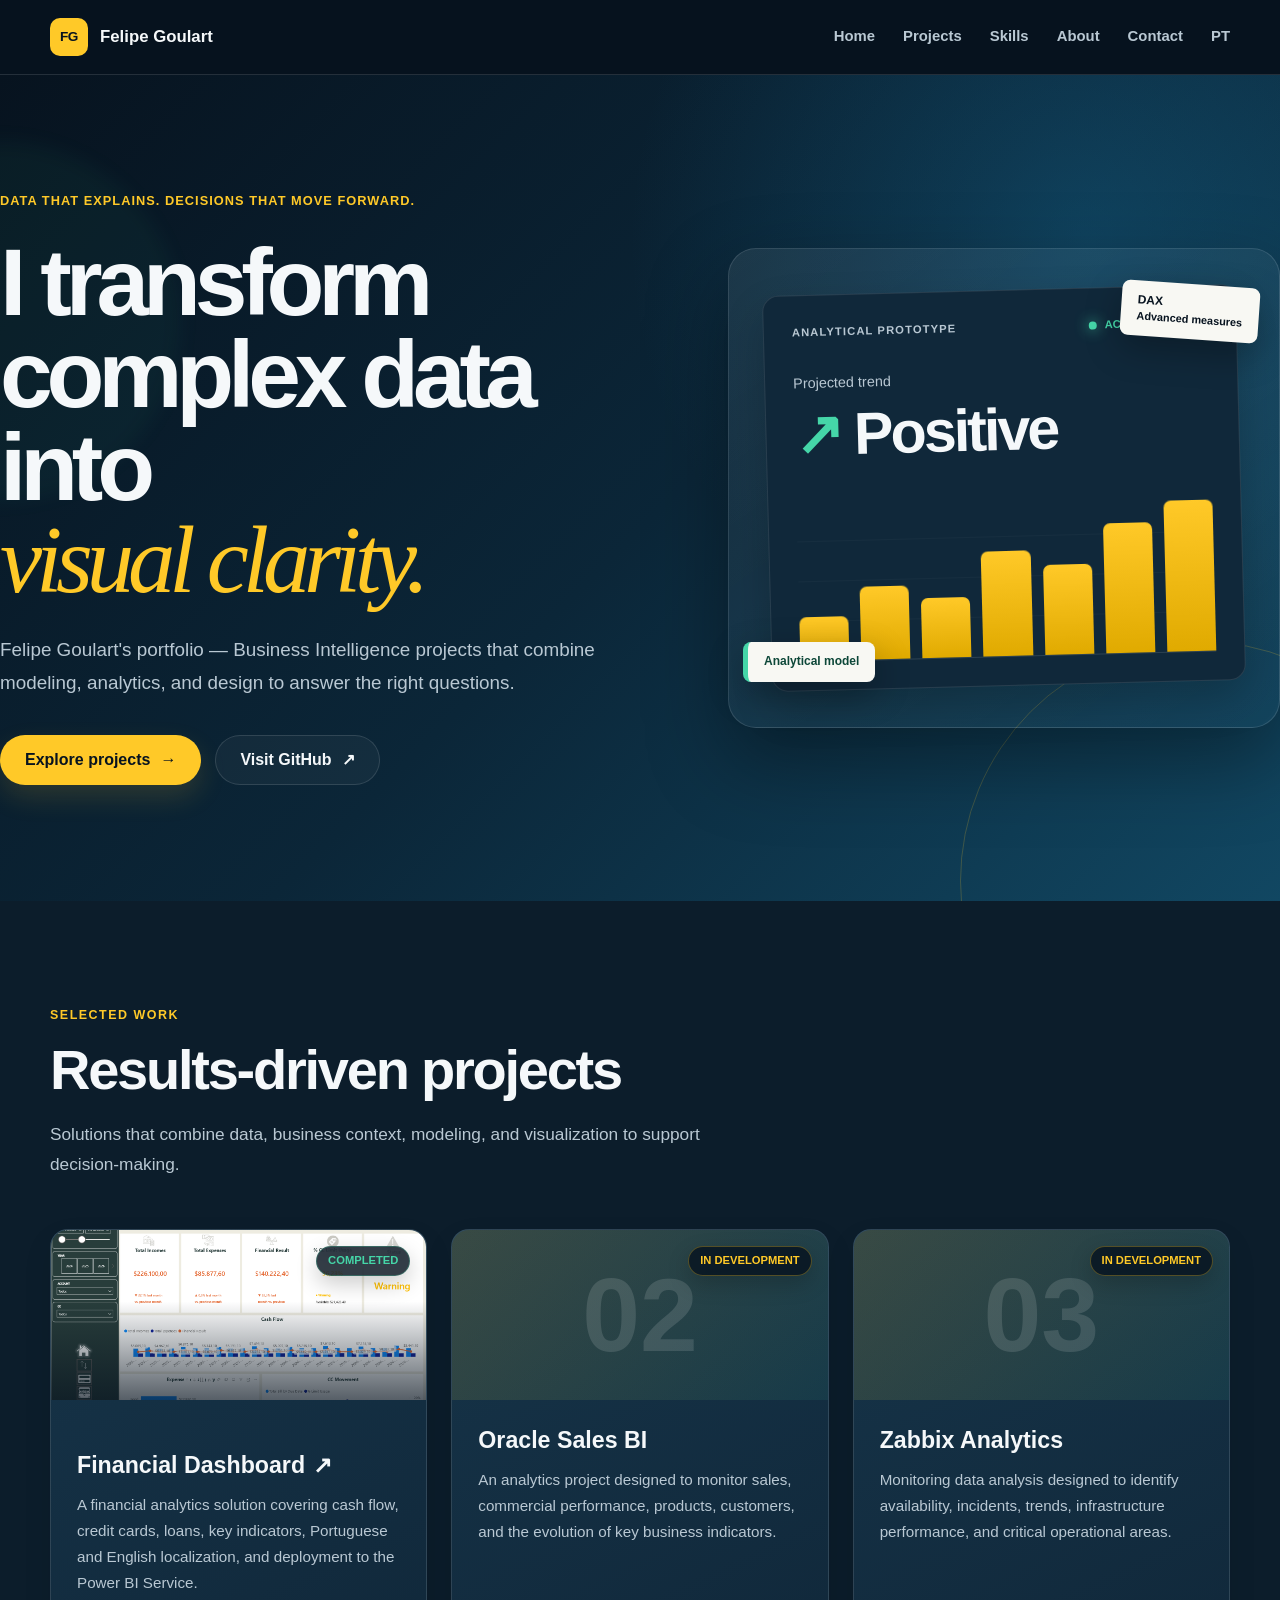
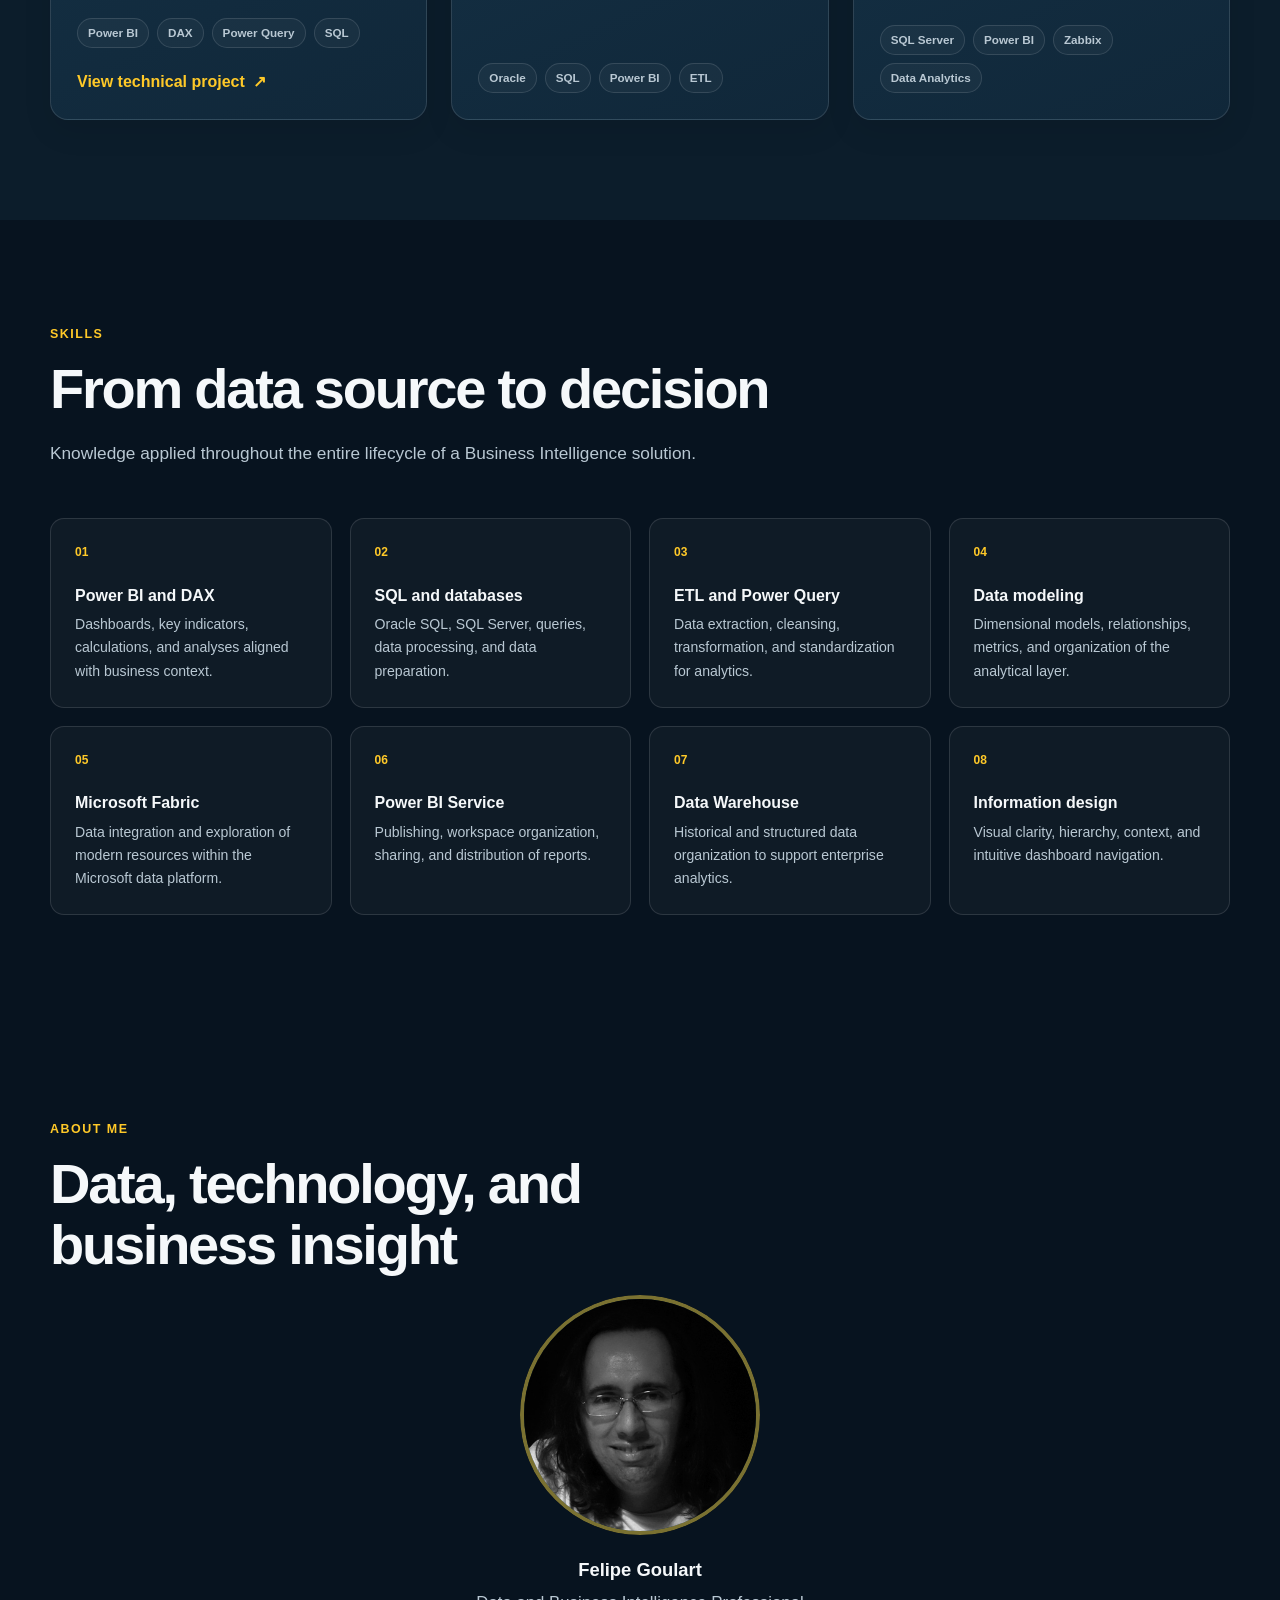
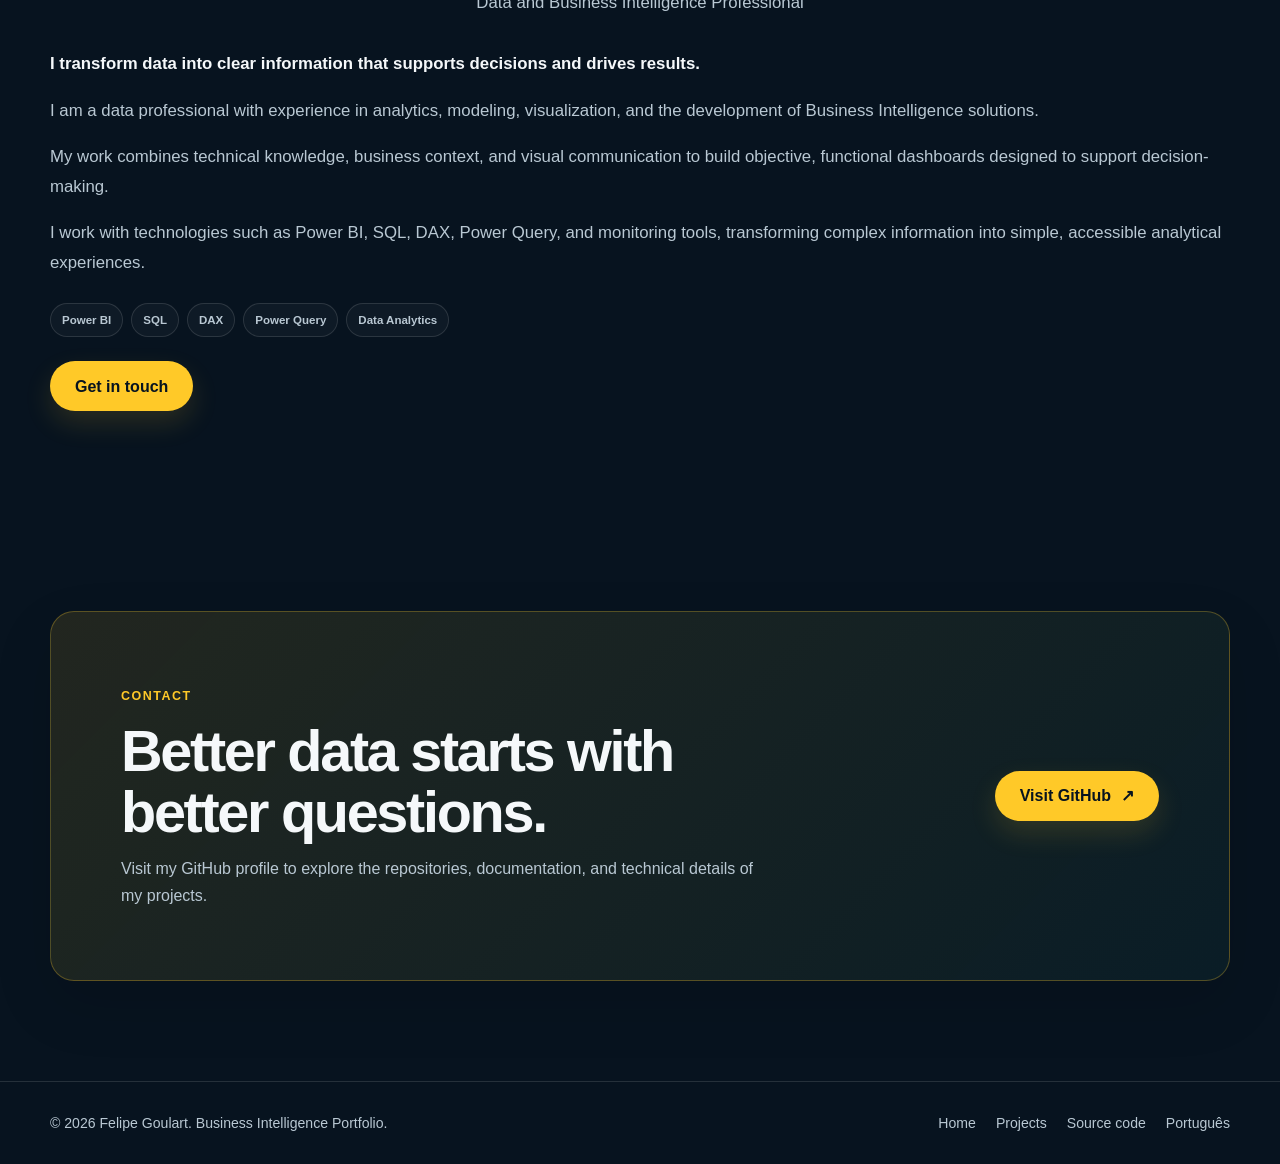
==== commit e48978e6: "Updates index.html and index-en-html" ====
--- a/index-en.html
+++ b/index-en.html
@@ -543,7 +543,7 @@
                             </h3>
 
                             <p class="about-profile-title">
-                                Data Scientist, FMU post-graduate
+                                Data and Business Intelligence Professional
                             </p>
                         </div>
 
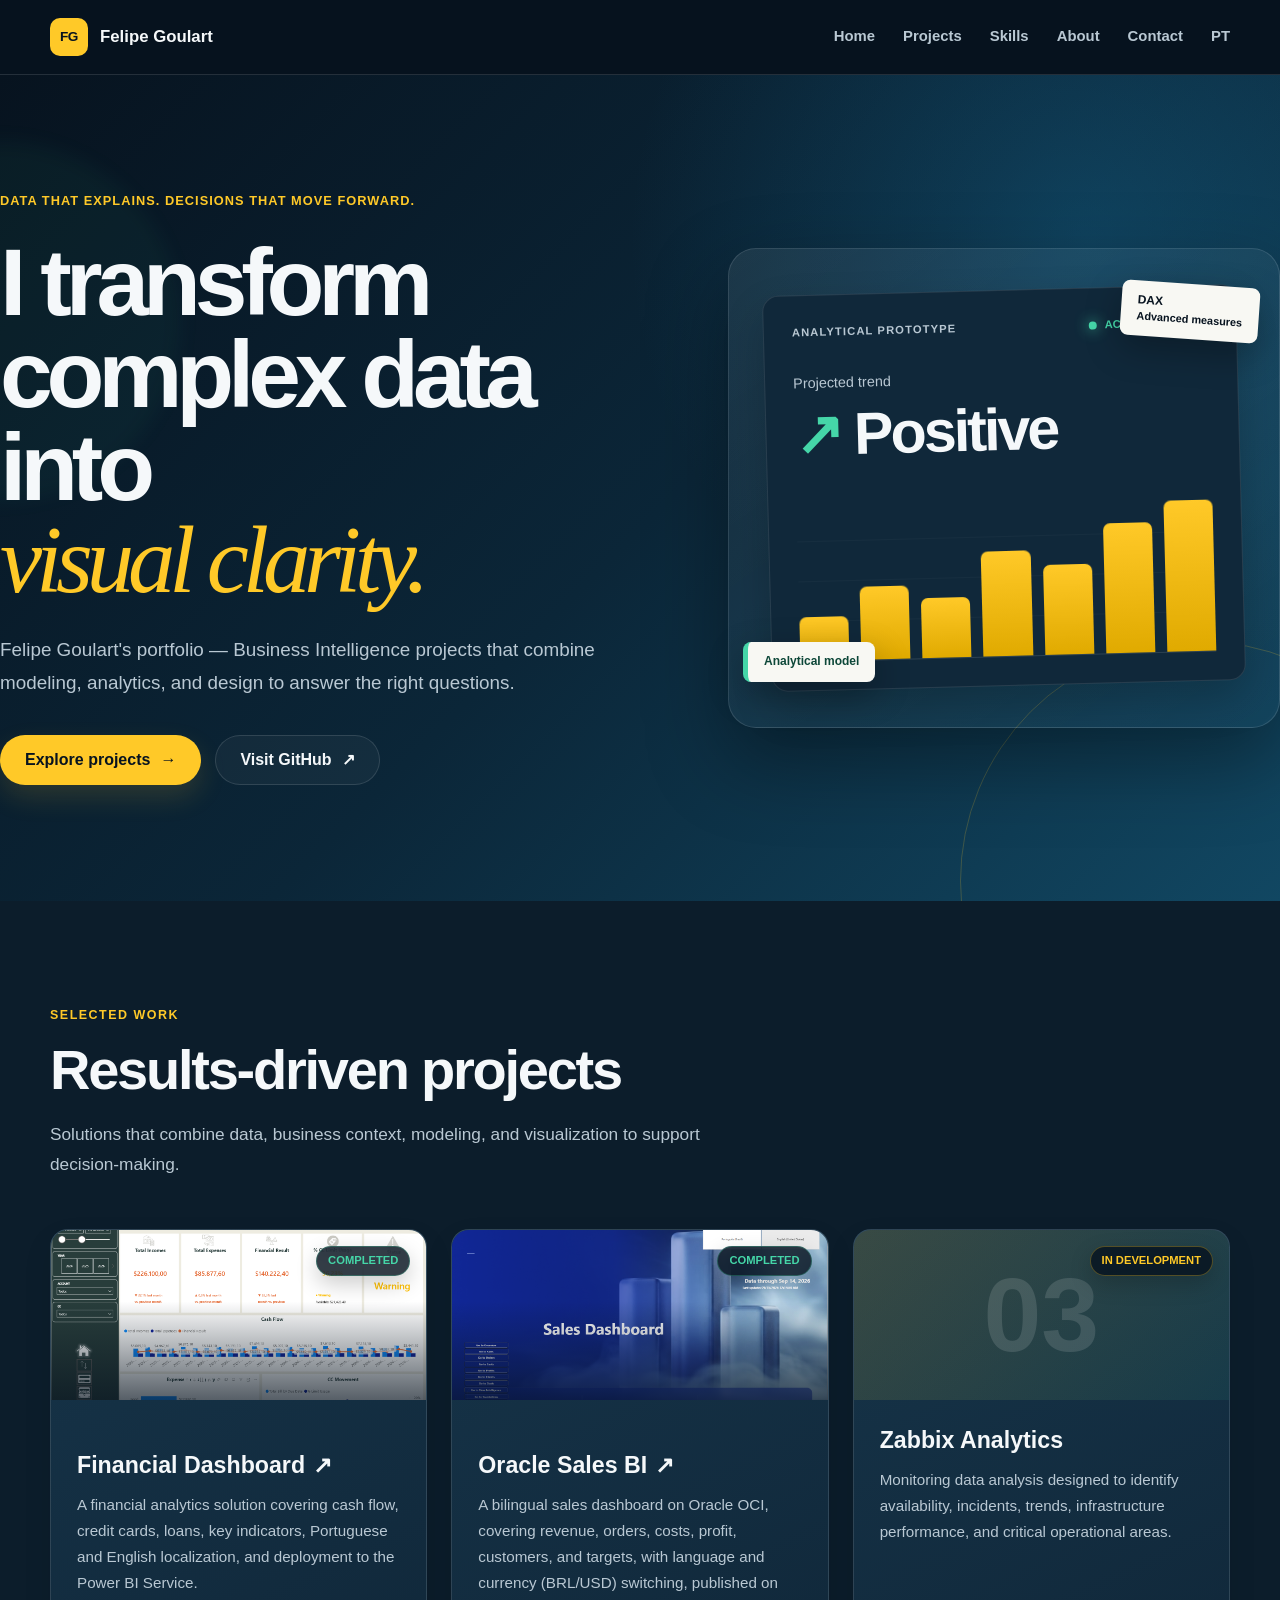
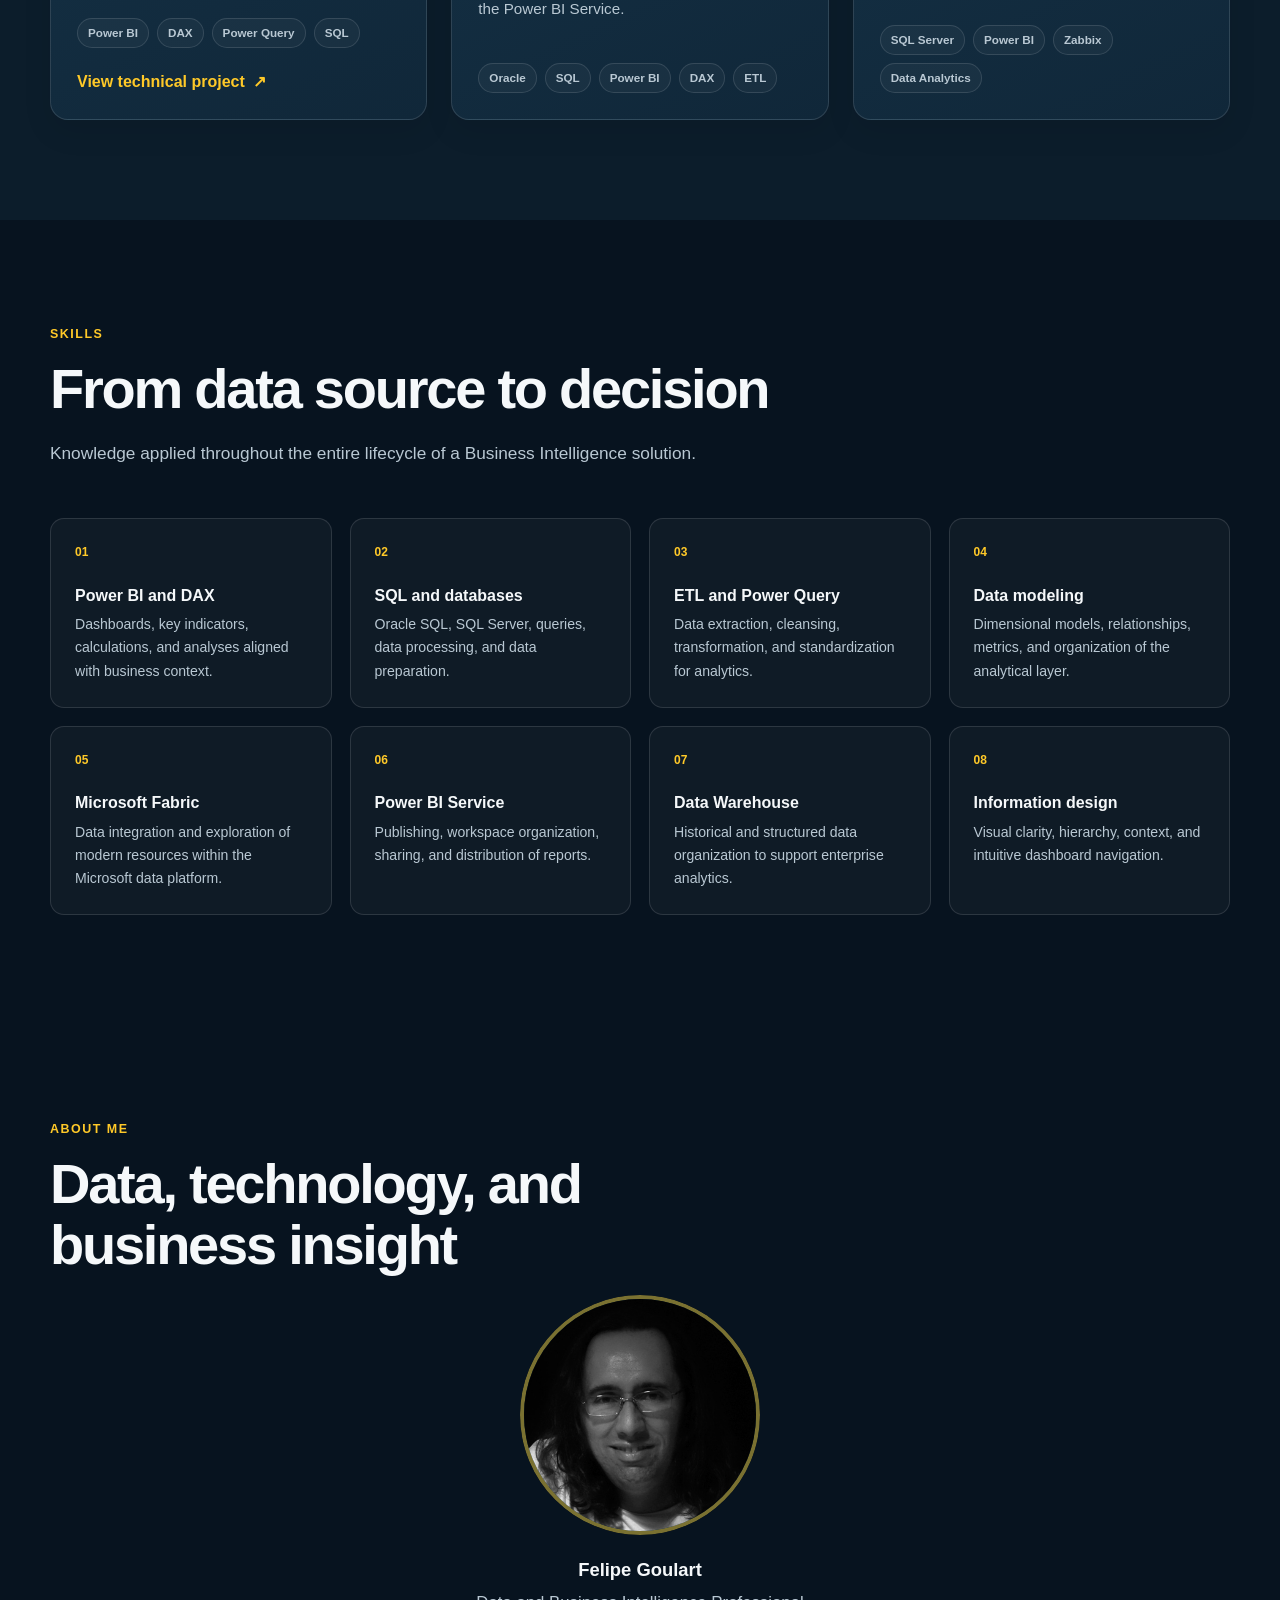
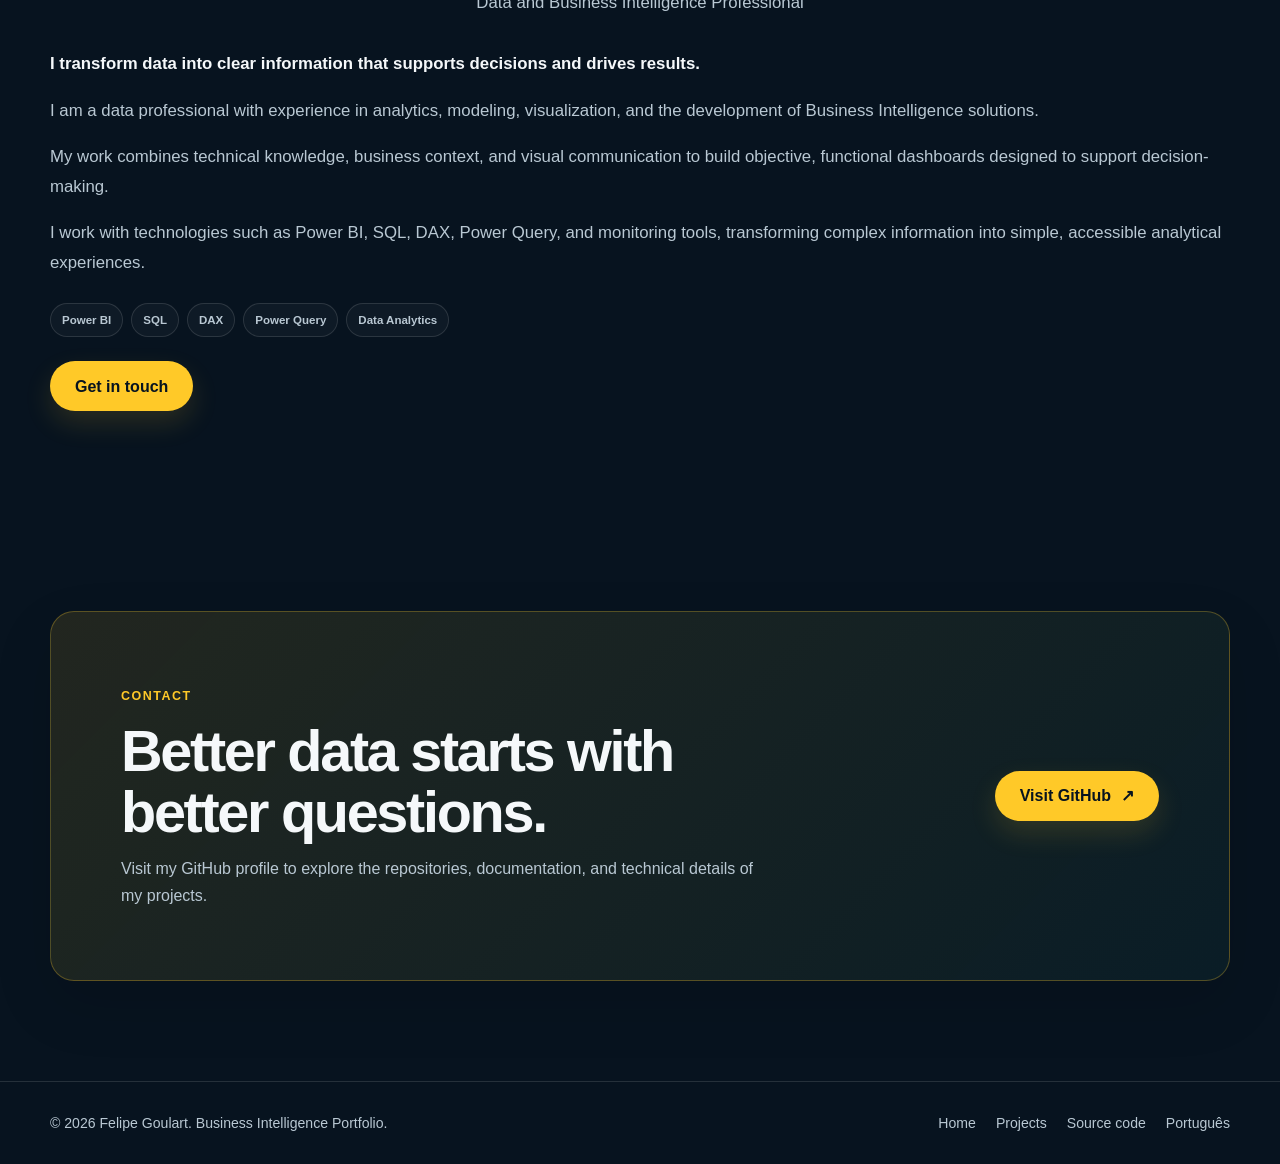
==== commit 5a689f58: "Portfolio update with Sales Bilingual Dashboard" ====
--- a/index-en.html
+++ b/index-en.html
@@ -291,27 +291,38 @@
                     <!-- PROJECT 02: ORACLE SALES BI -->
 
                     <article class="project-card">
-                        <div class="project-card-visual">
-                            <span
-                                class="project-number"
-                                aria-hidden="true"
-                            >
-                                02
+                        <div
+                            class="project-card-visual project-card-visual-image"
+                        >
+                            <img
+                                class="project-card-image"
+                                src="./assets/images/dashboards/oracle-sales/Cover_EN-US.png"
+                                alt="Overview of Oracle Sales BI, the bilingual sales dashboard developed by Felipe Goulart"
+                                loading="lazy"
+                                width="1200"
+                                height="675"
+                            >
+
+                            <span class="project-status">
+                                Completed
                             </span>
-
-                            <span class="project-status development">
-                                In development
-                            </span>
                         </div>
 
                         <div class="project-card-content">
-                            <h3>Oracle Sales BI</h3>
+                            <h3>
+                                <a
+                                    class="project-link"
+                                    href="./projects/sales-dashboard-en.html"
+                                >
+                                    Oracle Sales BI
+                                    <span aria-hidden="true">↗</span>
+                                </a>
+                            </h3>
 
                             <p>
-                                An analytics project designed to monitor
-                                sales, commercial performance, products,
-                                customers, and the evolution of key
-                                business indicators.
+                                A bilingual sales dashboard on Oracle OCI, covering revenue,
+                                orders, costs, profit, customers, and targets, with language and
+                                currency (BRL/USD) switching, published on the Power BI Service.
                             </p>
 
                             <div
@@ -321,6 +332,7 @@
                                 <span class="technology">Oracle</span>
                                 <span class="technology">SQL</span>
                                 <span class="technology">Power BI</span>
+                                <span class="technology">DAX</span>
                                 <span class="technology">ETL</span>
                             </div>
                         </div>
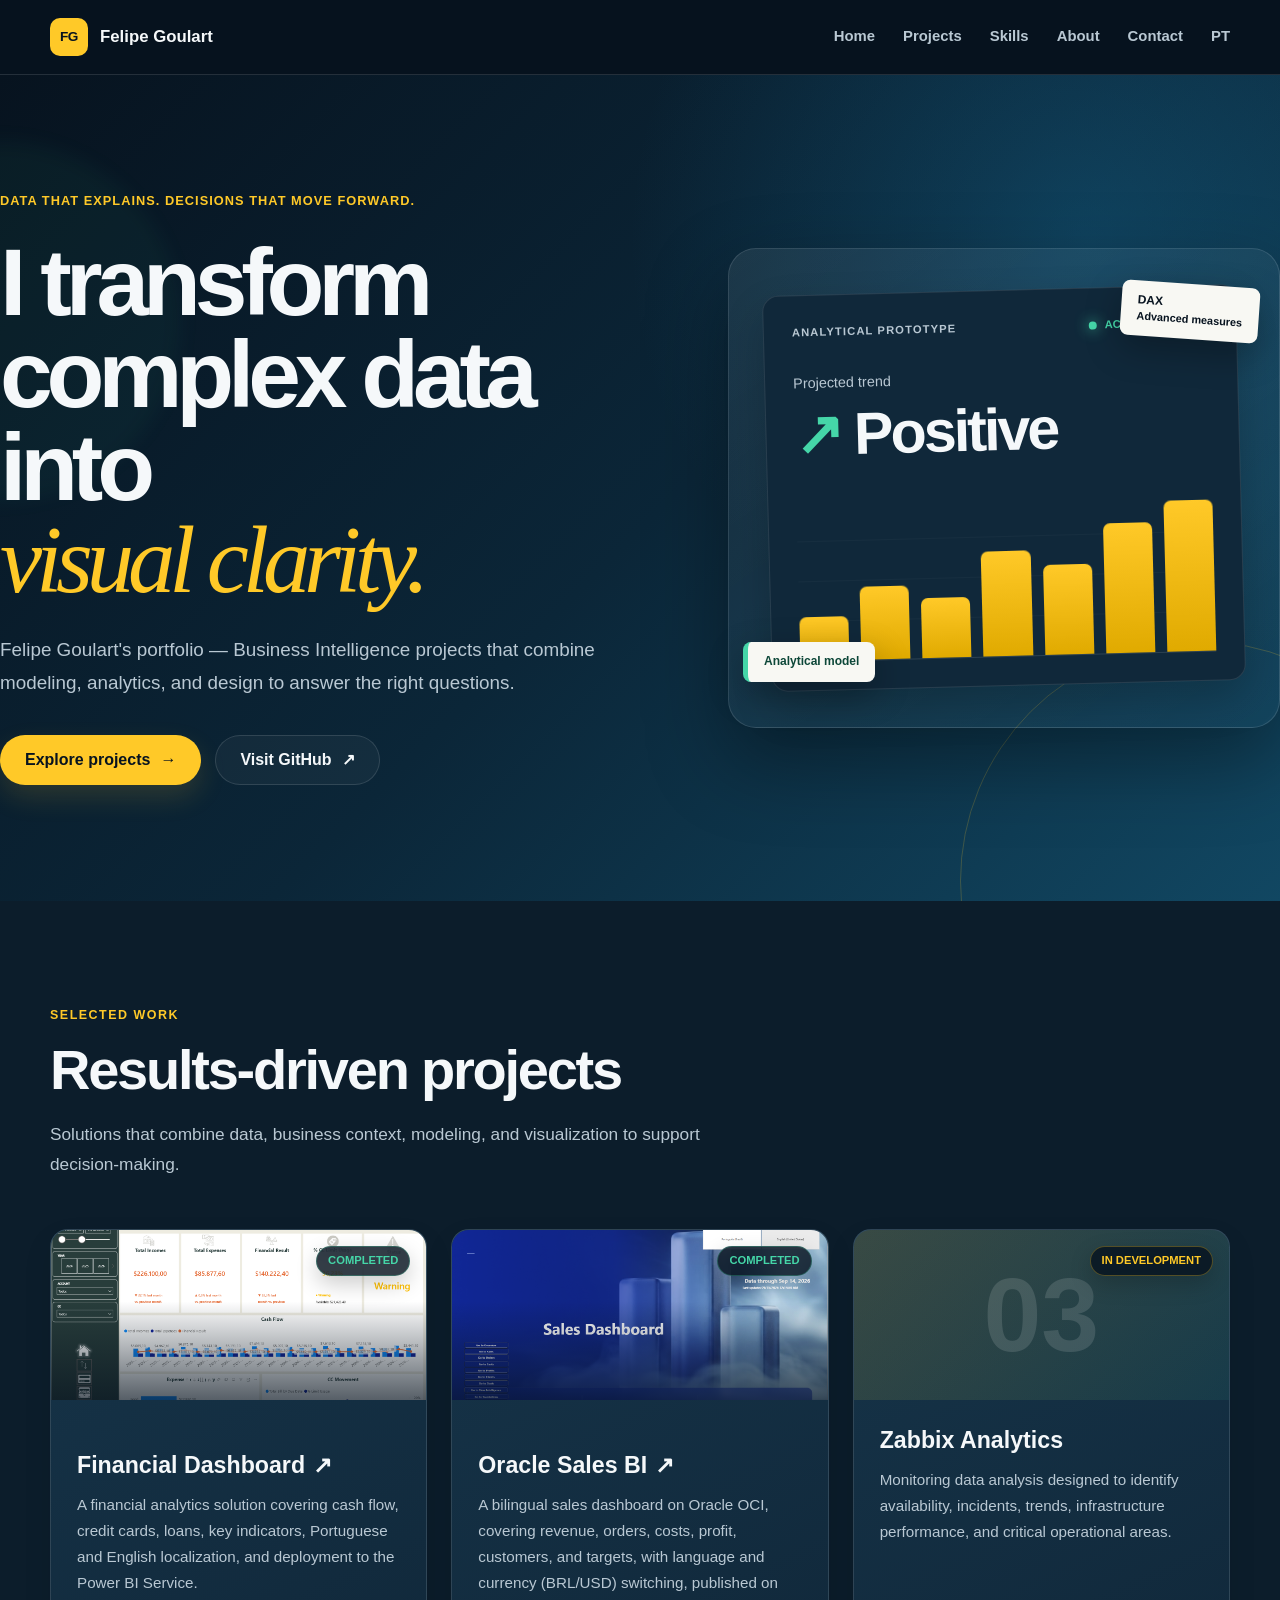
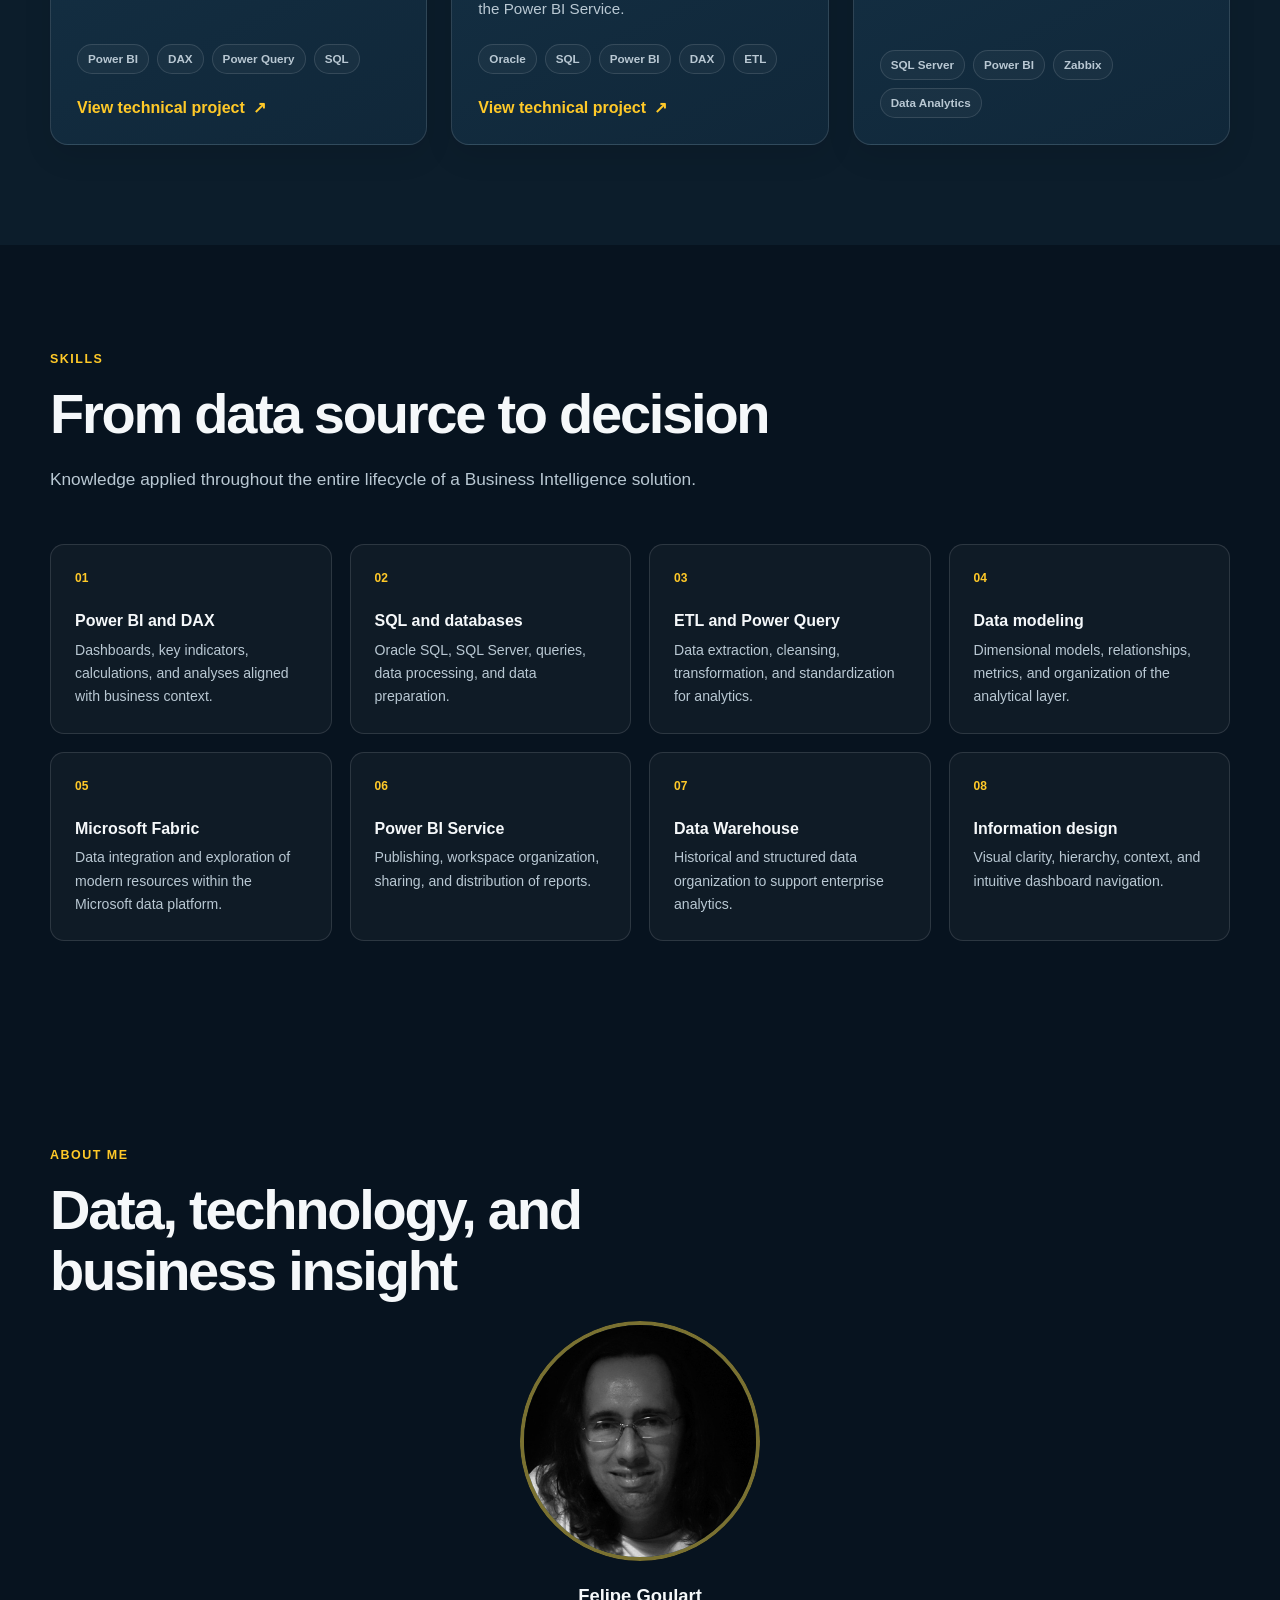
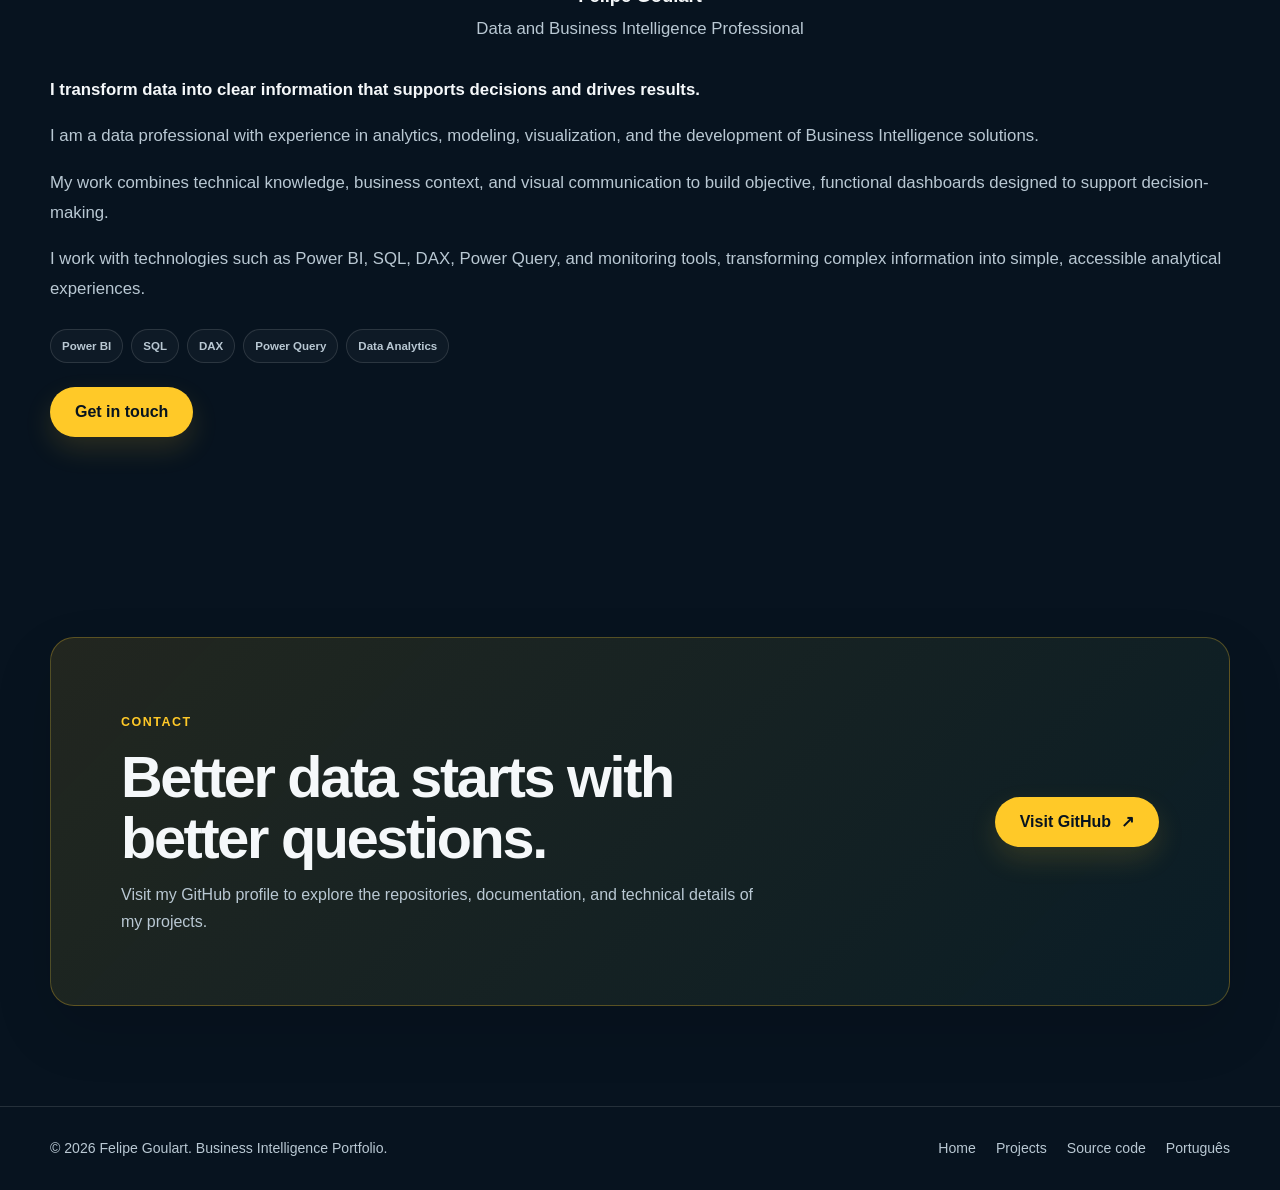
==== commit e73056f0: "Updates index.html e index-en.html" ====
--- a/index-en.html
+++ b/index-en.html
@@ -335,6 +335,17 @@
                                 <span class="technology">DAX</span>
                                 <span class="technology">ETL</span>
                             </div>
+
+                            <a
+                                class="project-link"
+                                href="https://github.com/Felipe79Goulart/powerbi-oracle-sales"
+                                target="_blank"
+                                rel="noopener noreferrer"
+                                aria-label="View the Oracle Sales BI technical repository on GitHub in a new tab"
+                            >
+                                View technical project
+                                <span aria-hidden="true">↗</span>
+                            </a>
                         </div>
                     </article>
 
